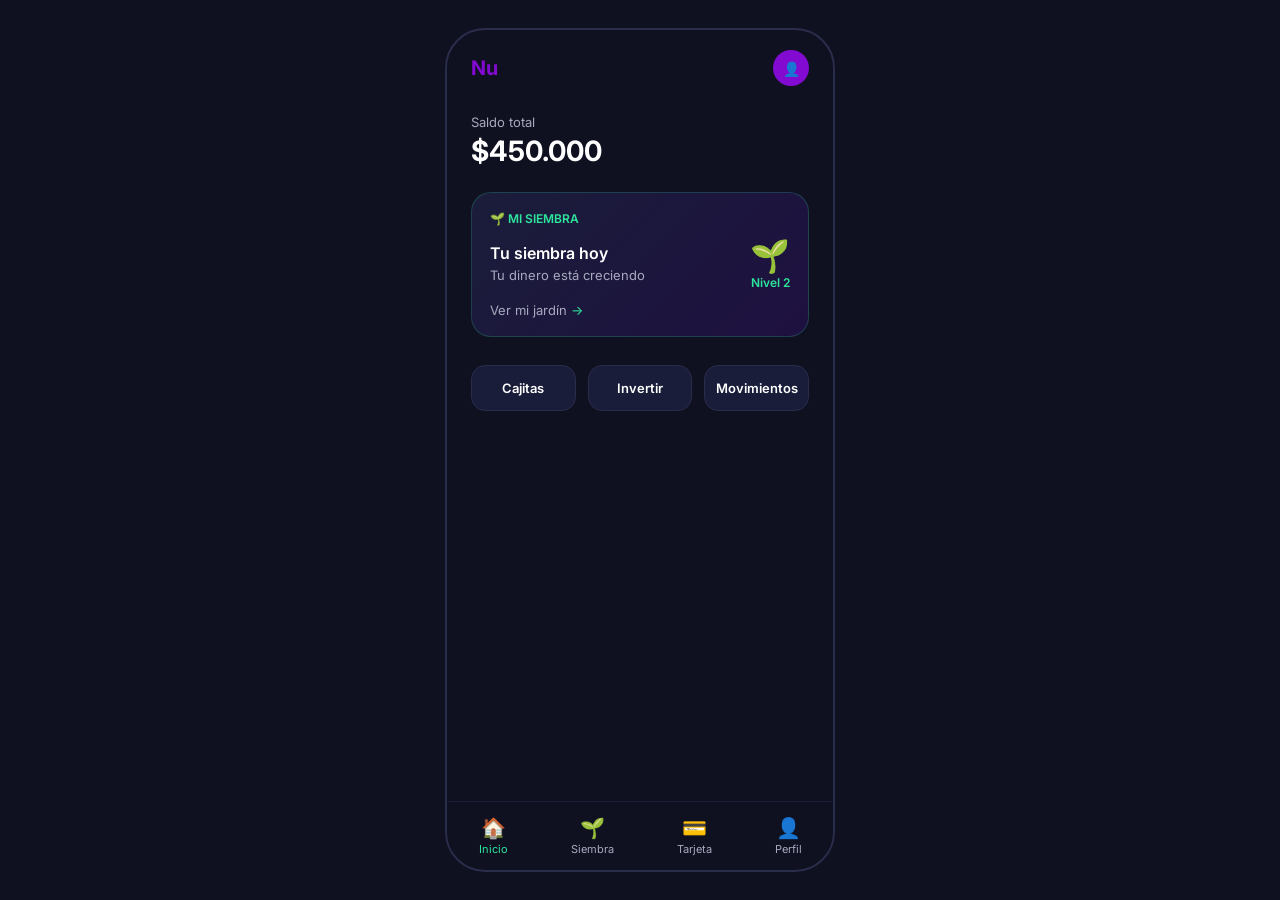
==== index.html @ fff840f9 "rename: prototipo_flor -> index" ====
<!DOCTYPE html>
<html lang="es">
<head>
<meta charset="UTF-8">
<meta name="viewport" content="width=device-width, initial-scale=1.0, maximum-scale=1.0">
<title>Mi Siembra – Nu Prototype</title>
<link href="https://fonts.googleapis.com/css2?family=Inter:wght@400;600;700&display=swap" rel="stylesheet">
<style>
  * { margin: 0; padding: 0; box-sizing: border-box; }

  body {
    background: #0F1020;
    font-family: 'Inter', sans-serif;
    color: #fff;
    display: flex;
    justify-content: center;
    align-items: center;
    min-height: 100vh;
  }

  /* Phone frame */
  .phone {
    width: 390px;
    min-height: 844px;
    background: #0F1020;
    border-radius: 40px;
    border: 2px solid #2a2d4a;
    overflow: hidden;
    position: relative;
    display: flex;
    flex-direction: column;
  }

  /* Header */
  .header {
    display: flex;
    justify-content: space-between;
    align-items: center;
    padding: 20px 24px 12px;
  }
  .header-logo { font-size: 20px; font-weight: 700; color: #820AD1; }
  .header-avatar {
    width: 36px; height: 36px;
    background: #820AD1;
    border-radius: 50%;
    display: flex; align-items: center; justify-content: center;
    font-size: 14px;
  }

  /* Screen container */
  .screen { display: none; flex: 1; flex-direction: column; animation: fadeIn 0.3s ease; }
  .screen.active { display: flex; }
  @keyframes fadeIn { from { opacity: 0; transform: translateY(8px); } to { opacity: 1; transform: translateY(0); } }

  /* Back button */
  .back-btn {
    background: none; border: none; color: #A7A9BE;
    font-size: 16px; cursor: pointer; padding: 0 24px 8px;
    text-align: left;
  }
  .back-btn:hover { color: #fff; }

  /* ── SCREEN 1: HOME ── */
  .balance-section { padding: 16px 24px; }
  .balance-label { font-size: 13px; color: #A7A9BE; }
  .balance-amount { font-size: 28px; font-weight: 700; margin-top: 4px; }

  .siembra-card {
    margin: 8px 24px;
    background: linear-gradient(135deg, #1a1d3a, #1e1040);
    border: 1px solid #2EE59D33;
    border-radius: 20px;
    padding: 18px;
    cursor: pointer;
    transition: transform 0.2s, box-shadow 0.2s;
  }
  .siembra-card:hover { transform: translateY(-2px); box-shadow: 0 8px 24px #2EE59D22; }
  .card-row { display: flex; justify-content: space-between; align-items: center; }
  .card-tag { font-size: 12px; color: #2EE59D; font-weight: 600; margin-bottom: 10px; }
  .card-title { font-size: 16px; font-weight: 600; }
  .card-sub { font-size: 13px; color: #A7A9BE; margin-top: 4px; }
  .card-level { font-size: 12px; color: #2EE59D; font-weight: 600; }
  .card-cta { font-size: 13px; color: #A7A9BE; margin-top: 12px; }
  .card-cta span { color: #2EE59D; }

  .mini-flower { font-size: 32px; }

  .actions-row {
    display: flex; gap: 12px;
    padding: 20px 24px 0;
  }
  .action-btn {
    flex: 1; padding: 14px 0;
    background: #1a1d3a;
    border: 1px solid #2a2d4a;
    border-radius: 14px;
    color: #fff; font-size: 13px; font-weight: 600;
    cursor: pointer; text-align: center;
    transition: background 0.2s;
  }
  .action-btn:hover { background: #820AD122; border-color: #820AD1; }

  /* ── SCREEN 2: MI SIEMBRA ── */
  .siembra-title { padding: 0 24px 16px; font-size: 20px; font-weight: 700; }

  .flower-center {
    display: flex; flex-direction: column; align-items: center;
    padding: 16px 24px;
  }
  .flower-big {
    font-size: 90px;
    filter: drop-shadow(0 0 20px #2EE59D88);
    animation: pulse 3s ease-in-out infinite;
    transition: all 0.6s ease;
    cursor: pointer;
  }
  @keyframes pulse {
    0%, 100% { transform: scale(1); }
    50% { transform: scale(1.06); }
  }
  .flower-level { font-size: 14px; color: #2EE59D; font-weight: 600; margin-top: 8px; }
  .flower-msg { font-size: 15px; color: #A7A9BE; margin-top: 6px; text-align: center; }

  .progress-wrap { width: 100%; padding: 16px 24px; }
  .progress-label { display: flex; justify-content: space-between; font-size: 12px; color: #A7A9BE; margin-bottom: 8px; }
  .progress-bar { width: 100%; height: 8px; background: #1a1d3a; border-radius: 8px; overflow: hidden; }
  .progress-fill {
    height: 100%; background: linear-gradient(90deg, #2EE59D, #820AD1);
    border-radius: 8px; transition: width 0.8s ease;
  }

  .siembra-actions { display: flex; gap: 12px; padding: 0 24px 16px; }
  .btn-primary {
    flex: 1; padding: 15px;
    background: linear-gradient(135deg, #2EE59D, #1bc47d);
    border: none; border-radius: 14px;
    color: #0F1020; font-size: 15px; font-weight: 700;
    cursor: pointer; transition: transform 0.15s, box-shadow 0.15s;
  }
  .btn-primary:hover { transform: scale(1.02); box-shadow: 0 6px 20px #2EE59D55; }
  .btn-secondary {
    flex: 1; padding: 15px;
    background: #1a1d3a; border: 1px solid #2a2d4a;
    border-radius: 14px; color: #fff;
    font-size: 15px; font-weight: 600;
    cursor: pointer;
  }
  .btn-secondary:hover { border-color: #820AD1; }

  /* State tabs */
  .tabs-row {
    display: flex; border-bottom: 1px solid #1a1d3a;
    margin: 0 24px 16px;
  }
  .tab {
    flex: 1; padding: 10px 0; text-align: center;
    font-size: 12px; color: #A7A9BE;
    cursor: pointer; border-bottom: 2px solid transparent;
    transition: all 0.2s;
  }
  .tab.active {
    color: #2EE59D; border-bottom-color: #2EE59D;
  }

  /* Retos */
  .section-label { padding: 8px 24px 6px; font-size: 13px; color: #A7A9BE; font-weight: 600; }
  .reto-item {
    display: flex; align-items: center; gap: 10px;
    padding: 10px 24px;
  }
  .reto-check {
    width: 20px; height: 20px; border-radius: 50%;
    display: flex; align-items: center; justify-content: center;
    font-size: 11px; flex-shrink: 0;
  }
  .reto-check.done { background: #2EE59D; color: #0F1020; }
  .reto-check.pending { border: 2px solid #2a2d4a; }
  .reto-text { font-size: 14px; color: #A7A9BE; }

  /* ── SCREEN 3: SEMBRAR ── */
  .sembrar-title { padding: 0 24px 16px; font-size: 20px; font-weight: 700; }
  .input-group { padding: 0 24px 16px; }
  .input-label { font-size: 13px; color: #A7A9BE; margin-bottom: 8px; }
  .monto-input {
    width: 100%;
    background: #1a1d3a; border: 1px solid #2a2d4a;
    border-radius: 14px; padding: 16px;
    color: #fff; font-size: 24px; font-weight: 700;
    outline: none; font-family: 'Inter', sans-serif;
  }
  .monto-input:focus { border-color: #2EE59D; }
  .destino-opts { display: flex; flex-direction: column; gap: 8px; padding: 0 24px 16px; }
  .destino-opt {
    display: flex; align-items: center; gap: 12px;
    padding: 14px; background: #1a1d3a; border: 1px solid #2a2d4a;
    border-radius: 14px; cursor: pointer; font-size: 14px;
    transition: border-color 0.2s;
  }
  .destino-opt.selected { border-color: #2EE59D; }
  .opt-radio {
    width: 18px; height: 18px; border-radius: 50%;
    border: 2px solid #2a2d4a; flex-shrink: 0; display: flex;
    align-items: center; justify-content: center;
  }
  .opt-radio.on { border-color: #2EE59D; }
  .opt-radio.on::after { content: ''; width: 8px; height: 8px; background: #2EE59D; border-radius: 50%; }
  .preview-box {
    margin: 0 24px 16px;
    padding: 14px; background: #2EE59D11; border: 1px solid #2EE59D44;
    border-radius: 14px; font-size: 14px; color: #2EE59D; text-align: center;
  }

  /* ── SCREEN 4: FEEDBACK ── */
  .feedback-screen {
    flex: 1; display: flex; flex-direction: column;
    align-items: center; justify-content: center;
    padding: 32px 24px; text-align: center;
    background: radial-gradient(ellipse at center, #2EE59D11 0%, transparent 70%);
  }
  .feedback-emoji { font-size: 80px; animation: grow 0.8s ease; }
  @keyframes grow { from { transform: scale(0); opacity: 0; } to { transform: scale(1); opacity: 1; } }
  .feedback-title { font-size: 24px; font-weight: 700; margin: 16px 0 8px; }
  .feedback-sub { font-size: 15px; color: #A7A9BE; margin-bottom: 32px; }
  .particles {
    position: absolute; top: 0; left: 0; width: 100%; height: 100%;
    pointer-events: none; overflow: hidden;
  }
  .particle {
    position: absolute; width: 8px; height: 8px;
    border-radius: 50%; background: #2EE59D;
    animation: float-up 1.5s ease-out forwards;
  }
  @keyframes float-up {
    0% { transform: translateY(0) scale(1); opacity: 1; }
    100% { transform: translateY(-200px) scale(0); opacity: 0; }
  }

  /* Nav bar */
  .nav-bar {
    display: flex; justify-content: space-around;
    padding: 14px 0; border-top: 1px solid #1a1d3a;
    margin-top: auto;
  }
  .nav-item { font-size: 11px; color: #A7A9BE; text-align: center; cursor: pointer; }
  .nav-item.active { color: #2EE59D; }
  .nav-icon { font-size: 20px; margin-bottom: 2px; }
</style>
</head>
<body>
<div class="phone">
  <div class="header">
    <span class="header-logo">Nu</span>
    <div class="header-avatar">👤</div>
  </div>

  <!-- SCREEN 1: HOME -->
  <div class="screen active" id="s-home">
    <div class="balance-section">
      <div class="balance-label">Saldo total</div>
      <div class="balance-amount">$450.000</div>
    </div>
    <div class="siembra-card" onclick="goTo('s-siembra')">
      <div class="card-tag">🌱 MI SIEMBRA</div>
      <div class="card-row">
        <div>
          <div class="card-title">Tu siembra hoy</div>
          <div class="card-sub">Tu dinero está creciendo</div>
        </div>
        <div style="text-align:right">
          <div class="mini-flower" id="mini-flower">🌱</div>
          <div class="card-level">Nivel 2</div>
        </div>
      </div>
      <div class="card-cta">Ver mi jardín <span>→</span></div>
    </div>
    <div class="actions-row">
      <div class="action-btn">Cajitas</div>
      <div class="action-btn">Invertir</div>
      <div class="action-btn">Movimientos</div>
    </div>
  </div>

  <!-- SCREEN 2: MI SIEMBRA -->
  <div class="screen" id="s-siembra">
    <button class="back-btn" onclick="goTo('s-home')">← Mi Siembra</button>
    <div class="flower-center">
      <div class="flower-big" id="flower-main">🌱</div>
      <div class="flower-level" id="flower-level-label">Nivel 2 — Brote</div>
      <div class="flower-msg" id="flower-msg">Tu dinero empezó a crecer</div>
    </div>
    <div class="progress-wrap">
      <div class="progress-label">
        <span>Progreso</span>
        <span id="progress-pct">60% → Próximo: Planta</span>
      </div>
      <div class="progress-bar">
        <div class="progress-fill" id="progress-fill" style="width:60%"></div>
      </div>
    </div>
    <div class="tabs-row" id="tabs-row">
      <div class="tab" onclick="setFlower(0)">🌰 Semilla</div>
      <div class="tab active" onclick="setFlower(1)">🌱 Brote</div>
      <div class="tab" onclick="setFlower(2)">🌿 Planta</div>
      <div class="tab" onclick="setFlower(3)">🌸 Flor</div>
    </div>
    <div class="siembra-actions">
      <button class="btn-primary" onclick="goTo('s-sembrar')">+ Sembrar dinero</button>
      <button class="btn-secondary" onclick="goTo('s-siembra')">Ver detalles</button>
    </div>
    <div class="section-label">Retos Monu</div>
    <div class="reto-item">
      <div class="reto-check done">✓</div>
      <div class="reto-text">Primera siembra ($50.000)</div>
    </div>
    <div class="reto-item">
      <div class="reto-check pending"></div>
      <div class="reto-text">Mantener siembra 7 días</div>
    </div>
  </div>

  <!-- SCREEN 3: SEMBRAR -->
  <div class="screen" id="s-sembrar">
    <button class="back-btn" onclick="goTo('s-siembra')">← Sembrar dinero</button>
    <div class="sembrar-title">¿Cuánto quieres sembrar?</div>
    <div class="input-group">
      <div class="input-label">Monto</div>
      <input class="monto-input" type="text" placeholder="$0" id="monto-input" oninput="updatePreview()">
    </div>
    <div class="input-group">
      <div class="input-label">Destino</div>
    </div>
    <div class="destino-opts">
      <div class="destino-opt selected" onclick="selectDest(this)">
        <div class="opt-radio on"></div> Cajita "Viaje"
      </div>
      <div class="destino-opt" onclick="selectDest(this)">
        <div class="opt-radio"></div> Inversión guiada
      </div>
    </div>
    <div class="preview-box" id="preview-box">
      Tu flor crecerá al siguiente nivel 🌱→🌿
    </div>
    <div style="padding: 0 24px;">
      <button class="btn-primary" style="width:100%" onclick="sembrar()">Sembrar ahora</button>
    </div>
  </div>

  <!-- SCREEN 4: FEEDBACK -->
  <div class="screen" id="s-feedback">
    <div class="feedback-screen" style="position:relative">
      <div class="particles" id="particles"></div>
      <div class="feedback-emoji">🌿</div>
      <div class="feedback-title">¡Tu siembra creció!</div>
      <div class="feedback-sub">Estás más cerca de tu primera flor 🌸</div>
      <button class="btn-primary" onclick="goTo('s-siembra')">Ver mi jardín</button>
    </div>
  </div>

  <div class="nav-bar">
    <div class="nav-item active" onclick="goTo('s-home')">
      <div class="nav-icon">🏠</div>Inicio
    </div>
    <div class="nav-item" onclick="goTo('s-siembra')">
      <div class="nav-icon">🌱</div>Siembra
    </div>
    <div class="nav-item">
      <div class="nav-icon">💳</div>Tarjeta
    </div>
    <div class="nav-item">
      <div class="nav-icon">👤</div>Perfil
    </div>
  </div>
</div>

<script>
  const flowers = [
    { emoji:'🌰', level:'Nivel 1 — Semilla', msg:'Tu dinero está listo para crecer', pct:15, next:'Próximo: Brote', mini:'🌰' },
    { emoji:'🌱', level:'Nivel 2 — Brote',   msg:'Tu dinero empezó a crecer',        pct:40, next:'Próximo: Planta', mini:'🌱' },
    { emoji:'🌿', level:'Nivel 3 — Planta',  msg:'Vas muy bien. Sigue cultivando',   pct:70, next:'Próximo: Flor', mini:'🌿' },
    { emoji:'🌸', level:'Nivel 4 — Flor',    msg:'¡Tu siembra florece! 🎉',          pct:100, next:'¡Meta cumplida!', mini:'🌸' },
  ];
  let currentState = 1;

  function setFlower(i) {
    currentState = i;
    const f = flowers[i];
    document.getElementById('flower-main').textContent = f.emoji;
    document.getElementById('flower-level-label').textContent = f.level;
    document.getElementById('flower-msg').textContent = f.msg;
    document.getElementById('progress-fill').style.width = f.pct + '%';
    document.getElementById('progress-pct').textContent = f.pct + '% → ' + f.next;
    document.getElementById('mini-flower').textContent = f.mini;

    const glow = i === 3 ? '0 0 30px #2EE59D' : '0 0 20px #2EE59D88';
    document.getElementById('flower-main').style.filter = 'drop-shadow(' + glow + ')';

    document.querySelectorAll('.tab').forEach((c,j) => {
      c.classList.toggle('active', j === i);
    });
  }

  function goTo(id) {
    document.querySelectorAll('.screen').forEach(s => s.classList.remove('active'));
    document.getElementById(id).classList.add('active');
    if (id === 's-feedback') spawnParticles();
  }

  function selectDest(el) {
    document.querySelectorAll('.destino-opt').forEach(d => {
      d.classList.remove('selected');
      d.querySelector('.opt-radio').classList.remove('on');
    });
    el.classList.add('selected');
    el.querySelector('.opt-radio').classList.add('on');
  }

  function updatePreview() {
    const v = document.getElementById('monto-input').value;
    const box = document.getElementById('preview-box');
    if (v && parseInt(v.replace(/\D/g,'')) > 0) {
      box.textContent = '🌱 Tu flor crecerá al siguiente nivel';
    } else {
      box.textContent = 'Tu flor crecerá al siguiente nivel 🌱→🌿';
    }
  }

  function sembrar() {
    if (currentState < 3) setFlower(currentState + 1);
    goTo('s-feedback');
  }

  function spawnParticles() {
    const container = document.getElementById('particles');
    container.innerHTML = '';
    for (let i = 0; i < 12; i++) {
      const p = document.createElement('div');
      p.className = 'particle';
      p.style.left = Math.random() * 100 + '%';
      p.style.top = (50 + Math.random() * 30) + '%';
      p.style.animationDelay = Math.random() * 0.8 + 's';
      p.style.background = Math.random() > 0.5 ? '#2EE59D' : '#820AD1';
      container.appendChild(p);
    }
  }
</script>
</body>
</html>
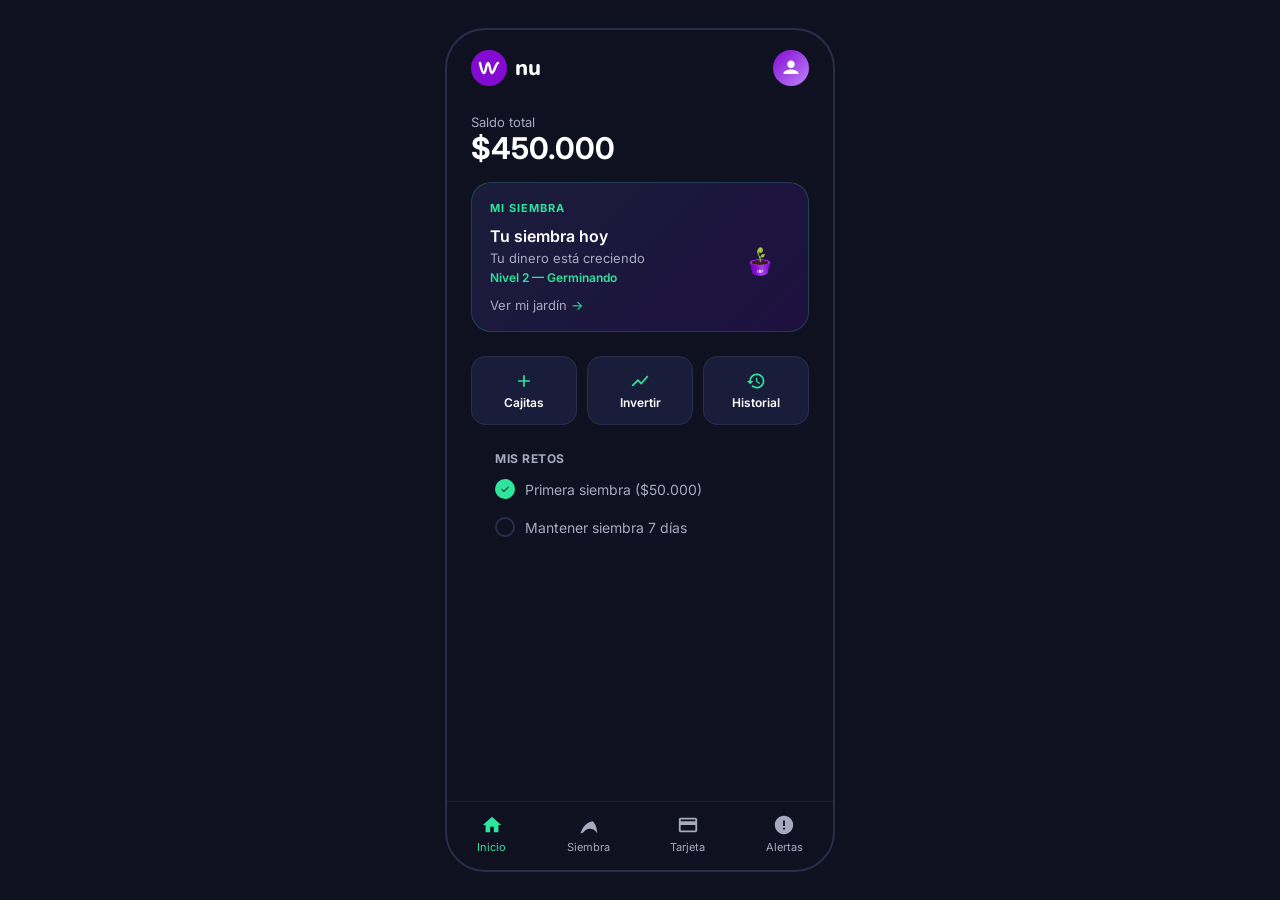
==== commit 81f1dbce: "feat: flor real + iconos SVG + pantallas completas + logo nu" ====
--- a/index.html
+++ b/index.html
@@ -2,255 +2,26 @@
 <html lang="es">
 <head>
 <meta charset="UTF-8">
-<meta name="viewport" content="width=device-width, initial-scale=1.0, maximum-scale=1.0">
-<title>Mi Siembra – Nu Prototype</title>
-<link href="https://fonts.googleapis.com/css2?family=Inter:wght@400;600;700&display=swap" rel="stylesheet">
-<style>
-  * { margin: 0; padding: 0; box-sizing: border-box; }
-
-  body {
-    background: #0F1020;
-    font-family: 'Inter', sans-serif;
-    color: #fff;
-    display: flex;
-    justify-content: center;
-    align-items: center;
-    min-height: 100vh;
-  }
-
-  /* Phone frame */
-  .phone {
-    width: 390px;
-    min-height: 844px;
-    background: #0F1020;
-    border-radius: 40px;
-    border: 2px solid #2a2d4a;
-    overflow: hidden;
-    position: relative;
-    display: flex;
-    flex-direction: column;
-  }
-
-  /* Header */
-  .header {
-    display: flex;
-    justify-content: space-between;
-    align-items: center;
-    padding: 20px 24px 12px;
-  }
-  .header-logo { font-size: 20px; font-weight: 700; color: #820AD1; }
-  .header-avatar {
-    width: 36px; height: 36px;
-    background: #820AD1;
-    border-radius: 50%;
-    display: flex; align-items: center; justify-content: center;
-    font-size: 14px;
-  }
-
-  /* Screen container */
-  .screen { display: none; flex: 1; flex-direction: column; animation: fadeIn 0.3s ease; }
-  .screen.active { display: flex; }
-  @keyframes fadeIn { from { opacity: 0; transform: translateY(8px); } to { opacity: 1; transform: translateY(0); } }
-
-  /* Back button */
-  .back-btn {
-    background: none; border: none; color: #A7A9BE;
-    font-size: 16px; cursor: pointer; padding: 0 24px 8px;
-    text-align: left;
-  }
-  .back-btn:hover { color: #fff; }
-
-  /* ── SCREEN 1: HOME ── */
-  .balance-section { padding: 16px 24px; }
-  .balance-label { font-size: 13px; color: #A7A9BE; }
-  .balance-amount { font-size: 28px; font-weight: 700; margin-top: 4px; }
-
-  .siembra-card {
-    margin: 8px 24px;
-    background: linear-gradient(135deg, #1a1d3a, #1e1040);
-    border: 1px solid #2EE59D33;
-    border-radius: 20px;
-    padding: 18px;
-    cursor: pointer;
-    transition: transform 0.2s, box-shadow 0.2s;
-  }
-  .siembra-card:hover { transform: translateY(-2px); box-shadow: 0 8px 24px #2EE59D22; }
-  .card-row { display: flex; justify-content: space-between; align-items: center; }
-  .card-tag { font-size: 12px; color: #2EE59D; font-weight: 600; margin-bottom: 10px; }
-  .card-title { font-size: 16px; font-weight: 600; }
-  .card-sub { font-size: 13px; color: #A7A9BE; margin-top: 4px; }
-  .card-level { font-size: 12px; color: #2EE59D; font-weight: 600; }
-  .card-cta { font-size: 13px; color: #A7A9BE; margin-top: 12px; }
-  .card-cta span { color: #2EE59D; }
-
-  .mini-flower { font-size: 32px; }
-
-  .actions-row {
-    display: flex; gap: 12px;
-    padding: 20px 24px 0;
-  }
-  .action-btn {
-    flex: 1; padding: 14px 0;
-    background: #1a1d3a;
-    border: 1px solid #2a2d4a;
-    border-radius: 14px;
-    color: #fff; font-size: 13px; font-weight: 600;
-    cursor: pointer; text-align: center;
-    transition: background 0.2s;
-  }
-  .action-btn:hover { background: #820AD122; border-color: #820AD1; }
-
-  /* ── SCREEN 2: MI SIEMBRA ── */
-  .siembra-title { padding: 0 24px 16px; font-size: 20px; font-weight: 700; }
-
-  .flower-center {
-    display: flex; flex-direction: column; align-items: center;
-    padding: 16px 24px;
-  }
-  .flower-big {
-    font-size: 90px;
-    filter: drop-shadow(0 0 20px #2EE59D88);
-    animation: pulse 3s ease-in-out infinite;
-    transition: all 0.6s ease;
-    cursor: pointer;
-  }
-  @keyframes pulse {
-    0%, 100% { transform: scale(1); }
-    50% { transform: scale(1.06); }
-  }
-  .flower-level { font-size: 14px; color: #2EE59D; font-weight: 600; margin-top: 8px; }
-  .flower-msg { font-size: 15px; color: #A7A9BE; margin-top: 6px; text-align: center; }
-
-  .progress-wrap { width: 100%; padding: 16px 24px; }
-  .progress-label { display: flex; justify-content: space-between; font-size: 12px; color: #A7A9BE; margin-bottom: 8px; }
-  .progress-bar { width: 100%; height: 8px; background: #1a1d3a; border-radius: 8px; overflow: hidden; }
-  .progress-fill {
-    height: 100%; background: linear-gradient(90deg, #2EE59D, #820AD1);
-    border-radius: 8px; transition: width 0.8s ease;
-  }
-
-  .siembra-actions { display: flex; gap: 12px; padding: 0 24px 16px; }
-  .btn-primary {
-    flex: 1; padding: 15px;
-    background: linear-gradient(135deg, #2EE59D, #1bc47d);
-    border: none; border-radius: 14px;
-    color: #0F1020; font-size: 15px; font-weight: 700;
-    cursor: pointer; transition: transform 0.15s, box-shadow 0.15s;
-  }
-  .btn-primary:hover { transform: scale(1.02); box-shadow: 0 6px 20px #2EE59D55; }
-  .btn-secondary {
-    flex: 1; padding: 15px;
-    background: #1a1d3a; border: 1px solid #2a2d4a;
-    border-radius: 14px; color: #fff;
-    font-size: 15px; font-weight: 600;
-    cursor: pointer;
-  }
-  .btn-secondary:hover { border-color: #820AD1; }
-
-  /* State tabs */
-  .tabs-row {
-    display: flex; border-bottom: 1px solid #1a1d3a;
-    margin: 0 24px 16px;
-  }
-  .tab {
-    flex: 1; padding: 10px 0; text-align: center;
-    font-size: 12px; color: #A7A9BE;
-    cursor: pointer; border-bottom: 2px solid transparent;
-    transition: all 0.2s;
-  }
-  .tab.active {
-    color: #2EE59D; border-bottom-color: #2EE59D;
-  }
-
-  /* Retos */
-  .section-label { padding: 8px 24px 6px; font-size: 13px; color: #A7A9BE; font-weight: 600; }
-  .reto-item {
-    display: flex; align-items: center; gap: 10px;
-    padding: 10px 24px;
-  }
-  .reto-check {
-    width: 20px; height: 20px; border-radius: 50%;
-    display: flex; align-items: center; justify-content: center;
-    font-size: 11px; flex-shrink: 0;
-  }
-  .reto-check.done { background: #2EE59D; color: #0F1020; }
-  .reto-check.pending { border: 2px solid #2a2d4a; }
-  .reto-text { font-size: 14px; color: #A7A9BE; }
-
-  /* ── SCREEN 3: SEMBRAR ── */
-  .sembrar-title { padding: 0 24px 16px; font-size: 20px; font-weight: 700; }
-  .input-group { padding: 0 24px 16px; }
-  .input-label { font-size: 13px; color: #A7A9BE; margin-bottom: 8px; }
-  .monto-input {
-    width: 100%;
-    background: #1a1d3a; border: 1px solid #2a2d4a;
-    border-radius: 14px; padding: 16px;
-    color: #fff; font-size: 24px; font-weight: 700;
-    outline: none; font-family: 'Inter', sans-serif;
-  }
-  .monto-input:focus { border-color: #2EE59D; }
-  .destino-opts { display: flex; flex-direction: column; gap: 8px; padding: 0 24px 16px; }
-  .destino-opt {
-    display: flex; align-items: center; gap: 12px;
-    padding: 14px; background: #1a1d3a; border: 1px solid #2a2d4a;
-    border-radius: 14px; cursor: pointer; font-size: 14px;
-    transition: border-color 0.2s;
-  }
-  .destino-opt.selected { border-color: #2EE59D; }
-  .opt-radio {
-    width: 18px; height: 18px; border-radius: 50%;
-    border: 2px solid #2a2d4a; flex-shrink: 0; display: flex;
-    align-items: center; justify-content: center;
-  }
-  .opt-radio.on { border-color: #2EE59D; }
-  .opt-radio.on::after { content: ''; width: 8px; height: 8px; background: #2EE59D; border-radius: 50%; }
-  .preview-box {
-    margin: 0 24px 16px;
-    padding: 14px; background: #2EE59D11; border: 1px solid #2EE59D44;
-    border-radius: 14px; font-size: 14px; color: #2EE59D; text-align: center;
-  }
-
-  /* ── SCREEN 4: FEEDBACK ── */
-  .feedback-screen {
-    flex: 1; display: flex; flex-direction: column;
-    align-items: center; justify-content: center;
-    padding: 32px 24px; text-align: center;
-    background: radial-gradient(ellipse at center, #2EE59D11 0%, transparent 70%);
-  }
-  .feedback-emoji { font-size: 80px; animation: grow 0.8s ease; }
-  @keyframes grow { from { transform: scale(0); opacity: 0; } to { transform: scale(1); opacity: 1; } }
-  .feedback-title { font-size: 24px; font-weight: 700; margin: 16px 0 8px; }
-  .feedback-sub { font-size: 15px; color: #A7A9BE; margin-bottom: 32px; }
-  .particles {
-    position: absolute; top: 0; left: 0; width: 100%; height: 100%;
-    pointer-events: none; overflow: hidden;
-  }
-  .particle {
-    position: absolute; width: 8px; height: 8px;
-    border-radius: 50%; background: #2EE59D;
-    animation: float-up 1.5s ease-out forwards;
-  }
-  @keyframes float-up {
-    0% { transform: translateY(0) scale(1); opacity: 1; }
-    100% { transform: translateY(-200px) scale(0); opacity: 0; }
-  }
-
-  /* Nav bar */
-  .nav-bar {
-    display: flex; justify-content: space-around;
-    padding: 14px 0; border-top: 1px solid #1a1d3a;
-    margin-top: auto;
-  }
-  .nav-item { font-size: 11px; color: #A7A9BE; text-align: center; cursor: pointer; }
-  .nav-item.active { color: #2EE59D; }
-  .nav-icon { font-size: 20px; margin-bottom: 2px; }
-</style>
+<meta name="viewport" content="width=device-width,initial-scale=1.0,maximum-scale=1.0">
+<title>Mi Siembra – Nu</title>
+<link rel="stylesheet" href="style.css">
 </head>
 <body>
 <div class="phone">
+
+  <!-- HEADER -->
   <div class="header">
-    <span class="header-logo">Nu</span>
-    <div class="header-avatar">👤</div>
+    <div class="nu-logo">
+      <div class="nu-logo-pot">
+        <svg viewBox="0 0 44 28" fill="none" xmlns="http://www.w3.org/2000/svg">
+          <path d="M4 4C4 4 8 24 12 24C16 24 16 4 20 4C24 4 24 24 28 24C32 24 36 4 40 4" stroke="white" stroke-width="5" stroke-linecap="round" stroke-linejoin="round" fill="none"/>
+        </svg>
+      </div>
+      <span class="nu-logo-text">nu</span>
+    </div>
+    <div class="avatar">
+      <svg width="18" height="18" viewBox="0 0 24 24" fill="white"><path d="M12 12c2.7 0 5-2.3 5-5s-2.3-5-5-5-5 2.3-5 5 2.3 5 5 5zm0 2c-3.3 0-10 1.7-10 5v1h20v-1c0-3.3-6.7-5-10-5z"/></svg>
+    </div>
   </div>
 
   <!-- SCREEN 1: HOME -->
@@ -260,52 +31,72 @@
       <div class="balance-amount">$450.000</div>
     </div>
     <div class="siembra-card" onclick="goTo('s-siembra')">
-      <div class="card-tag">🌱 MI SIEMBRA</div>
+      <div class="card-tag">Mi Siembra</div>
       <div class="card-row">
         <div>
           <div class="card-title">Tu siembra hoy</div>
           <div class="card-sub">Tu dinero está creciendo</div>
+          <div class="card-level" id="home-level">Nivel 2 — Germinando</div>
         </div>
-        <div style="text-align:right">
-          <div class="mini-flower" id="mini-flower">🌱</div>
-          <div class="card-level">Nivel 2</div>
-        </div>
+        <img class="mini-flower-img" id="mini-flower" src="flores/germinando.png" alt="flor">
       </div>
       <div class="card-cta">Ver mi jardín <span>→</span></div>
     </div>
     <div class="actions-row">
-      <div class="action-btn">Cajitas</div>
-      <div class="action-btn">Invertir</div>
-      <div class="action-btn">Movimientos</div>
+      <button class="action-btn" onclick="goTo('s-sembrar')">
+        <svg width="20" height="20" viewBox="0 0 24 24" fill="#2EE59D"><path d="M19 13h-6v6h-2v-6H5v-2h6V5h2v6h6v2z"/></svg>
+        Cajitas
+      </button>
+      <button class="action-btn" onclick="goTo('s-sembrar')">
+        <svg width="20" height="20" viewBox="0 0 24 24" fill="#2EE59D"><path d="M3.5 18.5l6-6 4 4L22 6.92 20.59 5.5l-7.09 8-4-4L2 17l1.5 1.5z"/></svg>
+        Invertir
+      </button>
+      <button class="action-btn">
+        <svg width="20" height="20" viewBox="0 0 24 24" fill="#2EE59D"><path d="M13 3c-4.97 0-9 4.03-9 9H1l3.89 3.89.07.14L9 12H6c0-3.87 3.13-7 7-7s7 3.13 7 7-3.13 7-7 7c-1.93 0-3.68-.79-4.94-2.06l-1.42 1.42C8.27 19.99 10.51 21 13 21c4.97 0 9-4.03 9-9s-4.03-9-9-9zm-1 5v5l4.28 2.54.72-1.21-3.5-2.08V8H12z"/></svg>
+        Historial
+      </button>
+    </div>
+    <div style="padding:20px 24px 0;">
+      <div class="section-label">Mis retos</div>
+      <div class="reto-item">
+        <div class="reto-check done">✓</div>
+        <div class="reto-text">Primera siembra ($50.000)</div>
+      </div>
+      <div class="reto-item">
+        <div class="reto-check pending"></div>
+        <div class="reto-text">Mantener siembra 7 días</div>
+      </div>
     </div>
   </div>
 
   <!-- SCREEN 2: MI SIEMBRA -->
   <div class="screen" id="s-siembra">
-    <button class="back-btn" onclick="goTo('s-home')">← Mi Siembra</button>
+    <button class="back-btn" onclick="goTo('s-home')">
+      <svg width="18" height="18" viewBox="0 0 24 24" fill="#A7A9BE"><path d="M20 11H7.83l5.59-5.59L12 4l-8 8 8 8 1.41-1.41L7.83 13H20v-2z"/></svg>
+      Mi Siembra
+    </button>
     <div class="flower-center">
-      <div class="flower-big" id="flower-main">🌱</div>
-      <div class="flower-level" id="flower-level-label">Nivel 2 — Brote</div>
+      <img class="flower-img" id="flower-main" src="flores/germinando.png" alt="flor">
+      <div class="flower-level" id="flower-level-label">Nivel 2 — Germinando</div>
       <div class="flower-msg" id="flower-msg">Tu dinero empezó a crecer</div>
     </div>
     <div class="progress-wrap">
       <div class="progress-label">
         <span>Progreso</span>
-        <span id="progress-pct">60% → Próximo: Planta</span>
-      </div>
-      <div class="progress-bar">
-        <div class="progress-fill" id="progress-fill" style="width:60%"></div>
-      </div>
-    </div>
-    <div class="tabs-row" id="tabs-row">
-      <div class="tab" onclick="setFlower(0)">🌰 Semilla</div>
-      <div class="tab active" onclick="setFlower(1)">🌱 Brote</div>
-      <div class="tab" onclick="setFlower(2)">🌿 Planta</div>
-      <div class="tab" onclick="setFlower(3)">🌸 Flor</div>
+        <span id="progress-pct">40% → Próximo: Planta</span>
+      </div>
+      <div class="progress-bar"><div class="progress-fill" id="progress-fill" style="width:40%"></div></div>
+    </div>
+    <div class="tabs-row">
+      <div class="tab" onclick="setFlower(0)">Semilla</div>
+      <div class="tab active" onclick="setFlower(1)">Germinando</div>
+      <div class="tab" onclick="setFlower(2)">Planta</div>
+      <div class="tab" onclick="setFlower(3)">Flor</div>
+      <div class="tab" onclick="setFlower(4)">Marchita</div>
     </div>
     <div class="siembra-actions">
-      <button class="btn-primary" onclick="goTo('s-sembrar')">+ Sembrar dinero</button>
-      <button class="btn-secondary" onclick="goTo('s-siembra')">Ver detalles</button>
+      <button class="btn-primary" id="btn-sembrar" onclick="goTo('s-sembrar')">+ Sembrar dinero</button>
+      <button class="btn-secondary" onclick="showLogro()">Ver logros</button>
     </div>
     <div class="section-label">Retos Monu</div>
     <div class="reto-item">
@@ -316,19 +107,24 @@
       <div class="reto-check pending"></div>
       <div class="reto-text">Mantener siembra 7 días</div>
     </div>
+    <div class="reto-item">
+      <div class="reto-check pending"></div>
+      <div class="reto-text">Alcanzar nivel Flor</div>
+    </div>
   </div>
 
   <!-- SCREEN 3: SEMBRAR -->
   <div class="screen" id="s-sembrar">
-    <button class="back-btn" onclick="goTo('s-siembra')">← Sembrar dinero</button>
-    <div class="sembrar-title">¿Cuánto quieres sembrar?</div>
+    <button class="back-btn" onclick="goTo('s-siembra')">
+      <svg width="18" height="18" viewBox="0 0 24 24" fill="#A7A9BE"><path d="M20 11H7.83l5.59-5.59L12 4l-8 8 8 8 1.41-1.41L7.83 13H20v-2z"/></svg>
+      Sembrar dinero
+    </button>
+    <div class="screen-title" style="margin-bottom:16px;">¿Cuánto quieres sembrar?</div>
     <div class="input-group">
       <div class="input-label">Monto</div>
-      <input class="monto-input" type="text" placeholder="$0" id="monto-input" oninput="updatePreview()">
-    </div>
-    <div class="input-group">
-      <div class="input-label">Destino</div>
-    </div>
+      <input class="monto-input" type="number" placeholder="$0" id="monto-input" oninput="updatePreview()">
+    </div>
+    <div class="input-group"><div class="input-label">Destino</div></div>
     <div class="destino-opts">
       <div class="destino-opt selected" onclick="selectDest(this)">
         <div class="opt-radio on"></div> Cajita "Viaje"
@@ -337,111 +133,72 @@
         <div class="opt-radio"></div> Inversión guiada
       </div>
     </div>
-    <div class="preview-box" id="preview-box">
-      Tu flor crecerá al siguiente nivel 🌱→🌿
-    </div>
-    <div style="padding: 0 24px;">
+    <div class="preview-box" id="preview-box">Tu flor crecerá al siguiente nivel</div>
+    <div class="btn-full">
       <button class="btn-primary" style="width:100%" onclick="sembrar()">Sembrar ahora</button>
     </div>
   </div>
 
   <!-- SCREEN 4: FEEDBACK -->
   <div class="screen" id="s-feedback">
-    <div class="feedback-screen" style="position:relative">
+    <div class="feedback-screen">
       <div class="particles" id="particles"></div>
-      <div class="feedback-emoji">🌿</div>
+      <img class="feedback-img" id="feedback-img" src="flores/planta.png" alt="creció">
       <div class="feedback-title">¡Tu siembra creció!</div>
-      <div class="feedback-sub">Estás más cerca de tu primera flor 🌸</div>
+      <div class="feedback-sub" id="feedback-sub">Estás más cerca de tu primera flor</div>
       <button class="btn-primary" onclick="goTo('s-siembra')">Ver mi jardín</button>
     </div>
   </div>
 
+  <!-- SCREEN 5: INACTIVIDAD -->
+  <div class="screen" id="s-inactiva">
+    <button class="back-btn" onclick="goTo('s-home')">
+      <svg width="18" height="18" viewBox="0 0 24 24" fill="#A7A9BE"><path d="M20 11H7.83l5.59-5.59L12 4l-8 8 8 8 1.41-1.41L7.83 13H20v-2z"/></svg>
+      Mi Siembra
+    </button>
+    <div class="inactivity-screen">
+      <img class="warn-img" src="flores/marchita.png" alt="marchita">
+      <div class="warn-title">Tu dinero está quieto…</div>
+      <div class="warn-sub">Muévelo para proteger tu cosecha antes de que se marchite</div>
+      <button class="btn-primary" onclick="goTo('s-sembrar')">Sembrar ahora</button>
+    </div>
+  </div>
+
+  <!-- LOGRO MODAL -->
+  <div class="modal-overlay" id="modal-logro">
+    <div class="modal-box">
+      <img class="modal-badge" src="flores/flor.png" alt="logro">
+      <div class="modal-title">¡Primera Flor Desbloqueada!</div>
+      <div class="modal-sub">Convertiste el miedo en acción 🌸</div>
+      <div class="modal-actions">
+        <button class="btn-secondary" style="flex:1;padding:12px;font-size:14px;" onclick="closeLogro()">Compartir</button>
+        <button class="btn-primary" style="flex:1;padding:12px;font-size:14px;" onclick="closeLogro()">Seguir</button>
+      </div>
+    </div>
+  </div>
+
+  <!-- NAV BAR -->
   <div class="nav-bar">
-    <div class="nav-item active" onclick="goTo('s-home')">
-      <div class="nav-icon">🏠</div>Inicio
-    </div>
-    <div class="nav-item" onclick="goTo('s-siembra')">
-      <div class="nav-icon">🌱</div>Siembra
-    </div>
-    <div class="nav-item">
-      <div class="nav-icon">💳</div>Tarjeta
-    </div>
-    <div class="nav-item">
-      <div class="nav-icon">👤</div>Perfil
-    </div>
-  </div>
+    <div class="nav-item active" id="nav-home" onclick="goTo('s-home');setNav('nav-home')">
+      <svg viewBox="0 0 24 24" fill="currentColor"><path d="M10 20v-6h4v6h5v-8h3L12 3 2 12h3v8z"/></svg>
+      Inicio
+    </div>
+    <div class="nav-item" id="nav-siembra" onclick="goTo('s-siembra');setNav('nav-siembra')">
+      <svg viewBox="0 0 24 24" fill="currentColor"><path d="M17 8C8 10 5.9 16.17 3.82 21c1.15.17 2.36-.24 3.18-1.18 1.68-2 4-3.82 7-3.82 3.53 0 6.5 2.06 8 5 .05-7.53-4.17-13-5-13z"/></svg>
+      Siembra
+    </div>
+    <div class="nav-item" id="nav-card">
+      <svg viewBox="0 0 24 24" fill="currentColor"><path d="M20 4H4c-1.11 0-2 .89-2 2v12c0 1.11.89 2 2 2h16c1.11 0 2-.89 2-2V6c0-1.11-.89-2-2-2zm0 14H4v-6h16v6zm0-10H4V6h16v2z"/></svg>
+      Tarjeta
+    </div>
+    <div class="nav-item" id="nav-warn" onclick="goTo('s-inactiva');setNav('nav-warn')">
+      <svg viewBox="0 0 24 24" fill="currentColor"><path d="M12 2C6.48 2 2 6.48 2 12s4.48 10 10 10 10-4.48 10-10S17.52 2 12 2zm1 15h-2v-2h2v2zm0-4h-2V7h2v6z"/></svg>
+      Alertas
+    </div>
+  </div>
+
 </div>
 
-<script>
-  const flowers = [
-    { emoji:'🌰', level:'Nivel 1 — Semilla', msg:'Tu dinero está listo para crecer', pct:15, next:'Próximo: Brote', mini:'🌰' },
-    { emoji:'🌱', level:'Nivel 2 — Brote',   msg:'Tu dinero empezó a crecer',        pct:40, next:'Próximo: Planta', mini:'🌱' },
-    { emoji:'🌿', level:'Nivel 3 — Planta',  msg:'Vas muy bien. Sigue cultivando',   pct:70, next:'Próximo: Flor', mini:'🌿' },
-    { emoji:'🌸', level:'Nivel 4 — Flor',    msg:'¡Tu siembra florece! 🎉',          pct:100, next:'¡Meta cumplida!', mini:'🌸' },
-  ];
-  let currentState = 1;
-
-  function setFlower(i) {
-    currentState = i;
-    const f = flowers[i];
-    document.getElementById('flower-main').textContent = f.emoji;
-    document.getElementById('flower-level-label').textContent = f.level;
-    document.getElementById('flower-msg').textContent = f.msg;
-    document.getElementById('progress-fill').style.width = f.pct + '%';
-    document.getElementById('progress-pct').textContent = f.pct + '% → ' + f.next;
-    document.getElementById('mini-flower').textContent = f.mini;
-
-    const glow = i === 3 ? '0 0 30px #2EE59D' : '0 0 20px #2EE59D88';
-    document.getElementById('flower-main').style.filter = 'drop-shadow(' + glow + ')';
-
-    document.querySelectorAll('.tab').forEach((c,j) => {
-      c.classList.toggle('active', j === i);
-    });
-  }
-
-  function goTo(id) {
-    document.querySelectorAll('.screen').forEach(s => s.classList.remove('active'));
-    document.getElementById(id).classList.add('active');
-    if (id === 's-feedback') spawnParticles();
-  }
-
-  function selectDest(el) {
-    document.querySelectorAll('.destino-opt').forEach(d => {
-      d.classList.remove('selected');
-      d.querySelector('.opt-radio').classList.remove('on');
-    });
-    el.classList.add('selected');
-    el.querySelector('.opt-radio').classList.add('on');
-  }
-
-  function updatePreview() {
-    const v = document.getElementById('monto-input').value;
-    const box = document.getElementById('preview-box');
-    if (v && parseInt(v.replace(/\D/g,'')) > 0) {
-      box.textContent = '🌱 Tu flor crecerá al siguiente nivel';
-    } else {
-      box.textContent = 'Tu flor crecerá al siguiente nivel 🌱→🌿';
-    }
-  }
-
-  function sembrar() {
-    if (currentState < 3) setFlower(currentState + 1);
-    goTo('s-feedback');
-  }
-
-  function spawnParticles() {
-    const container = document.getElementById('particles');
-    container.innerHTML = '';
-    for (let i = 0; i < 12; i++) {
-      const p = document.createElement('div');
-      p.className = 'particle';
-      p.style.left = Math.random() * 100 + '%';
-      p.style.top = (50 + Math.random() * 30) + '%';
-      p.style.animationDelay = Math.random() * 0.8 + 's';
-      p.style.background = Math.random() > 0.5 ? '#2EE59D' : '#820AD1';
-      container.appendChild(p);
-    }
-  }
-</script>
+<script src="app.js"></script>
 </body>
 </html>
--- a/style.css
+++ b/style.css
@@ -0,0 +1,107 @@
+@import url('https://fonts.googleapis.com/css2?family=Nunito:wght@400;600;700;800&family=Inter:wght@400;500;600;700&display=swap');
+*{margin:0;padding:0;box-sizing:border-box;}
+body{background:#0F1020;font-family:'Inter',sans-serif;color:#fff;display:flex;justify-content:center;align-items:center;min-height:100vh;padding:20px 0;}
+.phone{width:390px;min-height:844px;background:#0F1020;border-radius:40px;border:2px solid #2a2d4a;overflow:hidden;position:relative;display:flex;flex-direction:column;}
+/* Header */
+.header{display:flex;justify-content:space-between;align-items:center;padding:20px 24px 12px;}
+.nu-logo{display:flex;align-items:center;gap:8px;}
+.nu-logo-pot{width:36px;height:36px;background:#820AD1;border-radius:50%;display:flex;align-items:center;justify-content:center;}
+.nu-logo-pot svg{width:22px;height:14px;}
+.nu-logo-text{font-family:'Nunito',sans-serif;font-size:22px;font-weight:800;color:#fff;letter-spacing:-0.5px;}
+.avatar{width:36px;height:36px;background:linear-gradient(135deg,#820AD1,#C084FC);border-radius:50%;display:flex;align-items:center;justify-content:center;}
+/* Screens */
+.screen{display:none;flex:1;flex-direction:column;animation:fadeIn 0.3s ease;}
+.screen.active{display:flex;}
+@keyframes fadeIn{from{opacity:0;transform:translateY(8px)}to{opacity:1;transform:translateY(0)}}
+.back-btn{background:none;border:none;color:#A7A9BE;font-size:15px;cursor:pointer;padding:0 24px 12px;text-align:left;font-family:'Inter',sans-serif;display:flex;align-items:center;gap:6px;}
+.back-btn:hover{color:#fff;}
+/* Home */
+.balance-section{padding:16px 24px 8px;}
+.balance-label{font-size:13px;color:#A7A9BE;}
+.balance-eye{display:flex;align-items:center;gap:8px;margin-top:4px;}
+.balance-amount{font-size:30px;font-weight:700;}
+.siembra-card{margin:8px 24px;background:linear-gradient(135deg,#1a1d3a,#1e1040);border:1px solid #2EE59D33;border-radius:20px;padding:18px;cursor:pointer;transition:transform 0.2s,box-shadow 0.2s;}
+.siembra-card:hover{transform:translateY(-2px);box-shadow:0 8px 24px #2EE59D22;}
+.card-tag{font-size:11px;color:#2EE59D;font-weight:700;letter-spacing:1px;margin-bottom:10px;text-transform:uppercase;}
+.card-row{display:flex;justify-content:space-between;align-items:center;}
+.card-title{font-size:16px;font-weight:600;}
+.card-sub{font-size:13px;color:#A7A9BE;margin-top:4px;}
+.card-level{font-size:12px;color:#2EE59D;font-weight:600;margin-top:4px;}
+.card-cta{font-size:13px;color:#A7A9BE;margin-top:12px;}
+.card-cta span{color:#2EE59D;}
+.mini-flower-img{width:60px;height:60px;object-fit:contain;}
+.actions-row{display:flex;gap:10px;padding:16px 24px 0;}
+.action-btn{flex:1;padding:14px 0;background:#1a1d3a;border:1px solid #2a2d4a;border-radius:14px;color:#fff;font-size:12px;font-weight:600;cursor:pointer;text-align:center;transition:all 0.2s;font-family:'Inter',sans-serif;}
+.action-btn:hover{background:#820AD122;border-color:#820AD1;}
+.action-btn svg{display:block;margin:0 auto 4px;}
+/* Mi Siembra */
+.screen-title{padding:0 24px 4px;font-size:20px;font-weight:700;}
+.flower-center{display:flex;flex-direction:column;align-items:center;padding:8px 24px 0;}
+.flower-img{width:160px;height:160px;object-fit:contain;animation:pulse 3s ease-in-out infinite;transition:all 0.5s ease;}
+@keyframes pulse{0%,100%{transform:scale(1)}50%{transform:scale(1.05)}}
+.flower-level{font-size:13px;color:#2EE59D;font-weight:700;margin-top:8px;letter-spacing:0.5px;}
+.flower-msg{font-size:14px;color:#A7A9BE;margin-top:4px;text-align:center;}
+.progress-wrap{width:100%;padding:12px 24px;}
+.progress-label{display:flex;justify-content:space-between;font-size:12px;color:#A7A9BE;margin-bottom:6px;}
+.progress-bar{width:100%;height:8px;background:#1a1d3a;border-radius:8px;overflow:hidden;}
+.progress-fill{height:100%;background:linear-gradient(90deg,#2EE59D,#820AD1);border-radius:8px;transition:width 0.8s ease;}
+/* Tabs */
+.tabs-row{display:flex;border-bottom:1px solid #1a1d3a;margin:0 24px 12px;}
+.tab{flex:1;padding:9px 0;text-align:center;font-size:11px;font-weight:600;color:#A7A9BE;cursor:pointer;border-bottom:2px solid transparent;transition:all 0.2s;white-space:nowrap;}
+.tab.active{color:#2EE59D;border-bottom-color:#2EE59D;}
+/* Buttons */
+.siembra-actions{display:flex;gap:10px;padding:0 24px 12px;}
+.btn-primary{flex:1;padding:15px;background:linear-gradient(135deg,#2EE59D,#1bc47d);border:none;border-radius:14px;color:#0F1020;font-size:15px;font-weight:700;cursor:pointer;transition:transform 0.15s,box-shadow 0.15s;font-family:'Inter',sans-serif;}
+.btn-primary:hover{transform:scale(1.02);box-shadow:0 6px 20px #2EE59D55;}
+.btn-primary:disabled{background:#1a1d3a;color:#A7A9BE;cursor:not-allowed;transform:none;box-shadow:none;}
+.btn-secondary{flex:1;padding:15px;background:#1a1d3a;border:1px solid #2a2d4a;border-radius:14px;color:#fff;font-size:15px;font-weight:600;cursor:pointer;font-family:'Inter',sans-serif;}
+.btn-secondary:hover{border-color:#820AD1;}
+/* Retos */
+.section-label{padding:6px 24px 4px;font-size:12px;color:#A7A9BE;font-weight:700;letter-spacing:0.5px;text-transform:uppercase;}
+.reto-item{display:flex;align-items:center;gap:10px;padding:9px 24px;}
+.reto-check{width:20px;height:20px;border-radius:50%;display:flex;align-items:center;justify-content:center;font-size:11px;flex-shrink:0;}
+.reto-check.done{background:#2EE59D;color:#0F1020;}
+.reto-check.pending{border:2px solid #2a2d4a;}
+.reto-text{font-size:14px;color:#A7A9BE;}
+/* Sembrar */
+.input-group{padding:0 24px 14px;}
+.input-label{font-size:13px;color:#A7A9BE;margin-bottom:8px;font-weight:500;}
+.monto-input{width:100%;background:#1a1d3a;border:1px solid #2a2d4a;border-radius:14px;padding:16px;color:#fff;font-size:24px;font-weight:700;outline:none;font-family:'Inter',sans-serif;}
+.monto-input:focus{border-color:#2EE59D;}
+.destino-opts{display:flex;flex-direction:column;gap:8px;padding:0 24px 14px;}
+.destino-opt{display:flex;align-items:center;gap:12px;padding:14px;background:#1a1d3a;border:1px solid #2a2d4a;border-radius:14px;cursor:pointer;font-size:14px;transition:border-color 0.2s;}
+.destino-opt.selected{border-color:#2EE59D;}
+.opt-radio{width:18px;height:18px;border-radius:50%;border:2px solid #2a2d4a;flex-shrink:0;display:flex;align-items:center;justify-content:center;transition:border-color 0.2s;}
+.opt-radio.on{border-color:#2EE59D;}
+.opt-radio.on::after{content:'';width:8px;height:8px;background:#2EE59D;border-radius:50%;}
+.preview-box{margin:0 24px 14px;padding:14px;background:#2EE59D11;border:1px solid #2EE59D44;border-radius:14px;font-size:14px;color:#2EE59D;text-align:center;}
+.btn-full{padding:0 24px 14px;}
+/* Feedback */
+.feedback-screen{flex:1;display:flex;flex-direction:column;align-items:center;justify-content:center;padding:32px 24px;text-align:center;position:relative;background:radial-gradient(ellipse at center,#2EE59D11 0%,transparent 70%);}
+.feedback-img{width:150px;height:150px;object-fit:contain;animation:growIn 0.7s cubic-bezier(.175,.885,.32,1.275);}
+@keyframes growIn{from{transform:scale(0);opacity:0}to{transform:scale(1);opacity:1}}
+.feedback-title{font-size:24px;font-weight:700;margin:16px 0 8px;}
+.feedback-sub{font-size:15px;color:#A7A9BE;margin-bottom:28px;}
+.particles{position:absolute;top:0;left:0;width:100%;height:100%;pointer-events:none;overflow:hidden;}
+.particle{position:absolute;width:8px;height:8px;border-radius:50%;animation:floatUp 1.5s ease-out forwards;}
+@keyframes floatUp{0%{transform:translateY(0) scale(1);opacity:1}100%{transform:translateY(-220px) scale(0);opacity:0}}
+/* Inactivity */
+.inactivity-screen{flex:1;display:flex;flex-direction:column;align-items:center;justify-content:center;padding:32px 24px;text-align:center;background:radial-gradient(ellipse at center,#FFB02011 0%,transparent 70%);}
+.warn-img{width:150px;height:150px;object-fit:contain;filter:grayscale(0.3);}
+.warn-title{font-size:22px;font-weight:700;margin:16px 0 8px;color:#FFB020;}
+.warn-sub{font-size:14px;color:#A7A9BE;margin-bottom:28px;}
+/* Logro modal */
+.modal-overlay{position:absolute;top:0;left:0;width:100%;height:100%;background:#0F1020cc;display:none;align-items:center;justify-content:center;z-index:100;backdrop-filter:blur(4px);}
+.modal-overlay.show{display:flex;}
+.modal-box{background:linear-gradient(135deg,#1a1d3a,#1e1040);border:1px solid #820AD155;border-radius:24px;padding:28px 24px;text-align:center;width:300px;animation:growIn 0.4s ease;}
+.modal-badge{width:80px;height:80px;object-fit:contain;margin:0 auto 12px;}
+.modal-title{font-size:18px;font-weight:700;color:#C084FC;margin-bottom:6px;}
+.modal-sub{font-size:14px;color:#A7A9BE;margin-bottom:20px;}
+.modal-actions{display:flex;gap:10px;}
+/* Nav */
+.nav-bar{display:flex;justify-content:space-around;padding:12px 0 16px;border-top:1px solid #1a1d3a;margin-top:auto;}
+.nav-item{display:flex;flex-direction:column;align-items:center;gap:4px;font-size:11px;color:#A7A9BE;cursor:pointer;padding:0 8px;transition:color 0.2s;}
+.nav-item.active{color:#2EE59D;}
+.nav-item svg{width:22px;height:22px;}
+/* Marchita warning overlay */
+.shadow-overlay{position:absolute;bottom:0;left:0;width:100%;height:40%;background:linear-gradient(to top,#0F1020dd,transparent);pointer-events:none;}
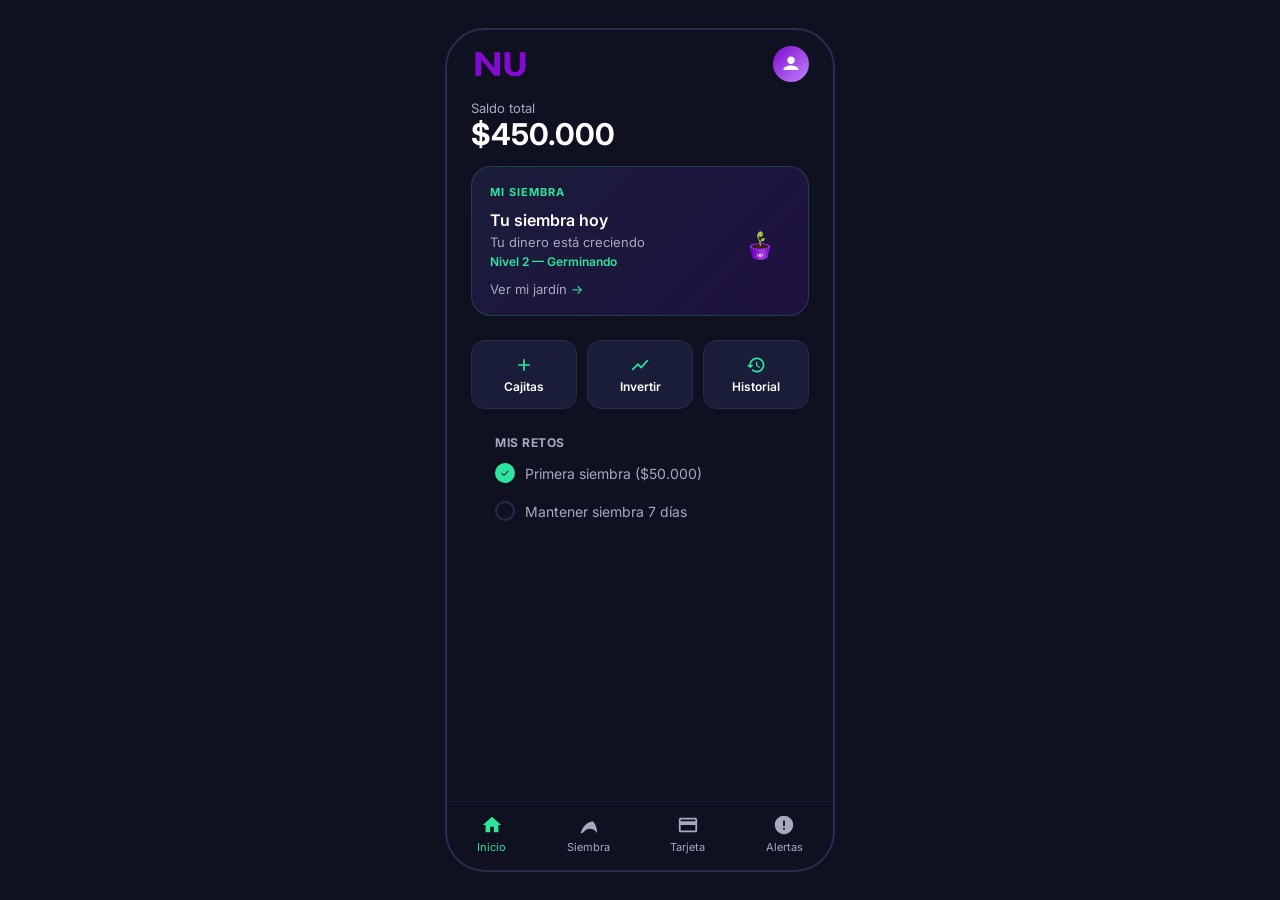
==== commit b442b625: "feat: logo nu real, flores grandes, pantalla tarjeta con imagen" ====
--- a/index.html
+++ b/index.html
@@ -12,12 +12,11 @@
   <!-- HEADER -->
   <div class="header">
     <div class="nu-logo">
-      <div class="nu-logo-pot">
-        <svg viewBox="0 0 44 28" fill="none" xmlns="http://www.w3.org/2000/svg">
-          <path d="M4 4C4 4 8 24 12 24C16 24 16 4 20 4C24 4 24 24 28 24C32 24 36 4 40 4" stroke="white" stroke-width="5" stroke-linecap="round" stroke-linejoin="round" fill="none"/>
-        </svg>
-      </div>
-      <span class="nu-logo-text">nu</span>
+      <!-- Nu real logo SVG -->
+      <svg class="nu-logo-img" viewBox="0 0 80 44" fill="none" xmlns="http://www.w3.org/2000/svg">
+        <path d="M6 38V6h8l18 22V6h8v32h-8L14 16v22H6z" fill="#820AD1"/>
+        <path d="M46 6h8v20c0 4.4 2.6 7 6.5 7s6.5-2.6 6.5-7V6h8v20.5C75 33.4 69.5 39 60.5 39S46 33.4 46 26.5V6z" fill="#820AD1"/>
+      </svg>
     </div>
     <div class="avatar">
       <svg width="18" height="18" viewBox="0 0 24 24" fill="white"><path d="M12 12c2.7 0 5-2.3 5-5s-2.3-5-5-5-5 2.3-5 5 2.3 5 5 5zm0 2c-3.3 0-10 1.7-10 5v1h20v-1c0-3.3-6.7-5-10-5z"/></svg>
@@ -150,7 +149,57 @@
     </div>
   </div>
 
-  <!-- SCREEN 5: INACTIVIDAD -->
+  <!-- SCREEN 5: TARJETA -->
+  <div class="screen" id="s-tarjeta">
+    <div style="padding:0 24px 8px;font-size:20px;font-weight:700;">Mi Tarjeta</div>
+    <div class="card-screen">
+      <div class="card-img-wrap">
+        <img class="card-img" src="tarjeta_front.png" alt="Nu card">
+      </div>
+      <div class="card-info-box">
+        <div class="card-info-row">
+          <span class="card-info-label">Titular</span>
+          <span class="card-info-val">María Camila R.</span>
+        </div>
+        <div class="card-info-row">
+          <span class="card-info-label">Número</span>
+          <span class="card-info-val">•••• •••• •••• 4821</span>
+        </div>
+        <div class="card-info-row">
+          <span class="card-info-label">Vence</span>
+          <span class="card-info-val">09/28</span>
+        </div>
+        <div class="card-info-row">
+          <span class="card-info-label">Límite disponible</span>
+          <span class="card-info-val" style="color:#2EE59D;">$1.200.000</span>
+        </div>
+        <div class="card-limit-bar">
+          <div class="progress-label"><span>Usado</span><span>$300.000 de $1.500.000</span></div>
+          <div class="progress-bar"><div class="progress-fill" style="width:20%;background:linear-gradient(90deg,#2EE59D,#820AD1);"></div></div>
+        </div>
+      </div>
+      <div class="card-actions-grid">
+        <div class="card-action">
+          <svg width="22" height="22" viewBox="0 0 24 24" fill="#2EE59D"><path d="M12 1L3 5v6c0 5.55 3.84 10.74 9 12 5.16-1.26 9-6.45 9-12V5l-9-4zm0 4l5 2.18V11c0 3.5-2.33 6.79-5 7.93-2.67-1.14-5-4.43-5-7.93V7.18L12 5z"/></svg>
+          Bloquear tarjeta
+        </div>
+        <div class="card-action">
+          <svg width="22" height="22" viewBox="0 0 24 24" fill="#2EE59D"><path d="M20 4H4c-1.11 0-2 .89-2 2v12c0 1.11.89 2 2 2h16c1.11 0 2-.89 2-2V6c0-1.11-.89-2-2-2zm0 14H4v-6h16v6zm0-10H4V6h16v2z"/></svg>
+          Ver CVV
+        </div>
+        <div class="card-action">
+          <svg width="22" height="22" viewBox="0 0 24 24" fill="#2EE59D"><path d="M17 12h-5v5h5v-5zM16 1v2H8V1H6v2H5c-1.11 0-1.99.9-1.99 2L3 19c0 1.1.89 2 2 2h14c1.1 0 2-.9 2-2V5c0-1.1-.9-2-2-2h-1V1h-2zm3 18H5V8h14v11z"/></svg>
+          Cuotas
+        </div>
+        <div class="card-action" onclick="goTo('s-sembrar')">
+          <svg width="22" height="22" viewBox="0 0 24 24" fill="#2EE59D"><path d="M17 8C8 10 5.9 16.17 3.82 21c1.15.17 2.36-.24 3.18-1.18 1.68-2 4-3.82 7-3.82 3.53 0 6.5 2.06 8 5 .05-7.53-4.17-13-5-13z"/></svg>
+          Sembrar
+        </div>
+      </div>
+    </div>
+  </div>
+
+  <!-- SCREEN 6: INACTIVIDAD -->
   <div class="screen" id="s-inactiva">
     <button class="back-btn" onclick="goTo('s-home')">
       <svg width="18" height="18" viewBox="0 0 24 24" fill="#A7A9BE"><path d="M20 11H7.83l5.59-5.59L12 4l-8 8 8 8 1.41-1.41L7.83 13H20v-2z"/></svg>
@@ -187,7 +236,7 @@
       <svg viewBox="0 0 24 24" fill="currentColor"><path d="M17 8C8 10 5.9 16.17 3.82 21c1.15.17 2.36-.24 3.18-1.18 1.68-2 4-3.82 7-3.82 3.53 0 6.5 2.06 8 5 .05-7.53-4.17-13-5-13z"/></svg>
       Siembra
     </div>
-    <div class="nav-item" id="nav-card">
+    <div class="nav-item" id="nav-card" onclick="goTo('s-tarjeta');setNav('nav-card')">
       <svg viewBox="0 0 24 24" fill="currentColor"><path d="M20 4H4c-1.11 0-2 .89-2 2v12c0 1.11.89 2 2 2h16c1.11 0 2-.89 2-2V6c0-1.11-.89-2-2-2zm0 14H4v-6h16v6zm0-10H4V6h16v2z"/></svg>
       Tarjeta
     </div>
--- a/style.css
+++ b/style.css
@@ -1,13 +1,11 @@
-@import url('https://fonts.googleapis.com/css2?family=Nunito:wght@400;600;700;800&family=Inter:wght@400;500;600;700&display=swap');
+@import url('https://fonts.googleapis.com/css2?family=Nunito:wght@400;600;700;800;900&family=Inter:wght@400;500;600;700&display=swap');
 *{margin:0;padding:0;box-sizing:border-box;}
 body{background:#0F1020;font-family:'Inter',sans-serif;color:#fff;display:flex;justify-content:center;align-items:center;min-height:100vh;padding:20px 0;}
 .phone{width:390px;min-height:844px;background:#0F1020;border-radius:40px;border:2px solid #2a2d4a;overflow:hidden;position:relative;display:flex;flex-direction:column;}
 /* Header */
-.header{display:flex;justify-content:space-between;align-items:center;padding:20px 24px 12px;}
-.nu-logo{display:flex;align-items:center;gap:8px;}
-.nu-logo-pot{width:36px;height:36px;background:#820AD1;border-radius:50%;display:flex;align-items:center;justify-content:center;}
-.nu-logo-pot svg{width:22px;height:14px;}
-.nu-logo-text{font-family:'Nunito',sans-serif;font-size:22px;font-weight:800;color:#fff;letter-spacing:-0.5px;}
+.header{display:flex;justify-content:space-between;align-items:center;padding:16px 24px 8px;}
+.nu-logo{display:flex;align-items:center;}
+.nu-logo-img{height:32px;width:auto;}
 .avatar{width:36px;height:36px;background:linear-gradient(135deg,#820AD1,#C084FC);border-radius:50%;display:flex;align-items:center;justify-content:center;}
 /* Screens */
 .screen{display:none;flex:1;flex-direction:column;animation:fadeIn 0.3s ease;}
@@ -16,7 +14,7 @@
 .back-btn{background:none;border:none;color:#A7A9BE;font-size:15px;cursor:pointer;padding:0 24px 12px;text-align:left;font-family:'Inter',sans-serif;display:flex;align-items:center;gap:6px;}
 .back-btn:hover{color:#fff;}
 /* Home */
-.balance-section{padding:16px 24px 8px;}
+.balance-section{padding:10px 24px 6px;}
 .balance-label{font-size:13px;color:#A7A9BE;}
 .balance-eye{display:flex;align-items:center;gap:8px;margin-top:4px;}
 .balance-amount{font-size:30px;font-weight:700;}
@@ -36,8 +34,8 @@
 .action-btn svg{display:block;margin:0 auto 4px;}
 /* Mi Siembra */
 .screen-title{padding:0 24px 4px;font-size:20px;font-weight:700;}
-.flower-center{display:flex;flex-direction:column;align-items:center;padding:8px 24px 0;}
-.flower-img{width:160px;height:160px;object-fit:contain;animation:pulse 3s ease-in-out infinite;transition:all 0.5s ease;}
+.flower-center{display:flex;flex-direction:column;align-items:center;padding:4px 24px 0;}
+.flower-img{width:240px;height:240px;object-fit:contain;animation:pulse 3s ease-in-out infinite;transition:all 0.5s ease;}
 @keyframes pulse{0%,100%{transform:scale(1)}50%{transform:scale(1.05)}}
 .flower-level{font-size:13px;color:#2EE59D;font-weight:700;margin-top:8px;letter-spacing:0.5px;}
 .flower-msg{font-size:14px;color:#A7A9BE;margin-top:4px;text-align:center;}
@@ -105,3 +103,18 @@
 .nav-item svg{width:22px;height:22px;}
 /* Marchita warning overlay */
 .shadow-overlay{position:absolute;bottom:0;left:0;width:100%;height:40%;background:linear-gradient(to top,#0F1020dd,transparent);pointer-events:none;}
+/* Card screen */
+.card-screen{flex:1;display:flex;flex-direction:column;padding:0 24px;overflow-y:auto;}
+.card-img-wrap{display:flex;justify-content:center;margin:12px 0;}
+.card-img{width:260px;object-fit:contain;filter:drop-shadow(0 12px 32px #820AD155);transition:transform 0.3s;}
+.card-img:hover{transform:scale(1.03) rotate(-1deg);}
+.card-info-box{background:linear-gradient(135deg,#1a1d3a,#1e1040);border:1px solid #2a2d4a;border-radius:18px;padding:16px;margin-bottom:12px;}
+.card-info-row{display:flex;justify-content:space-between;align-items:center;padding:8px 0;border-bottom:1px solid #2a2d4a22;}
+.card-info-row:last-child{border-bottom:none;}
+.card-info-label{font-size:12px;color:#A7A9BE;}
+.card-info-val{font-size:14px;font-weight:600;}
+.card-limit-bar{margin:12px 0;}
+.card-actions-grid{display:grid;grid-template-columns:1fr 1fr;gap:10px;margin-bottom:12px;}
+.card-action{background:#1a1d3a;border:1px solid #2a2d4a;border-radius:14px;padding:14px;text-align:center;cursor:pointer;transition:all 0.2s;font-size:12px;color:#A7A9BE;}
+.card-action:hover{border-color:#820AD1;color:#C084FC;}
+.card-action svg{margin:0 auto 6px;display:block;}
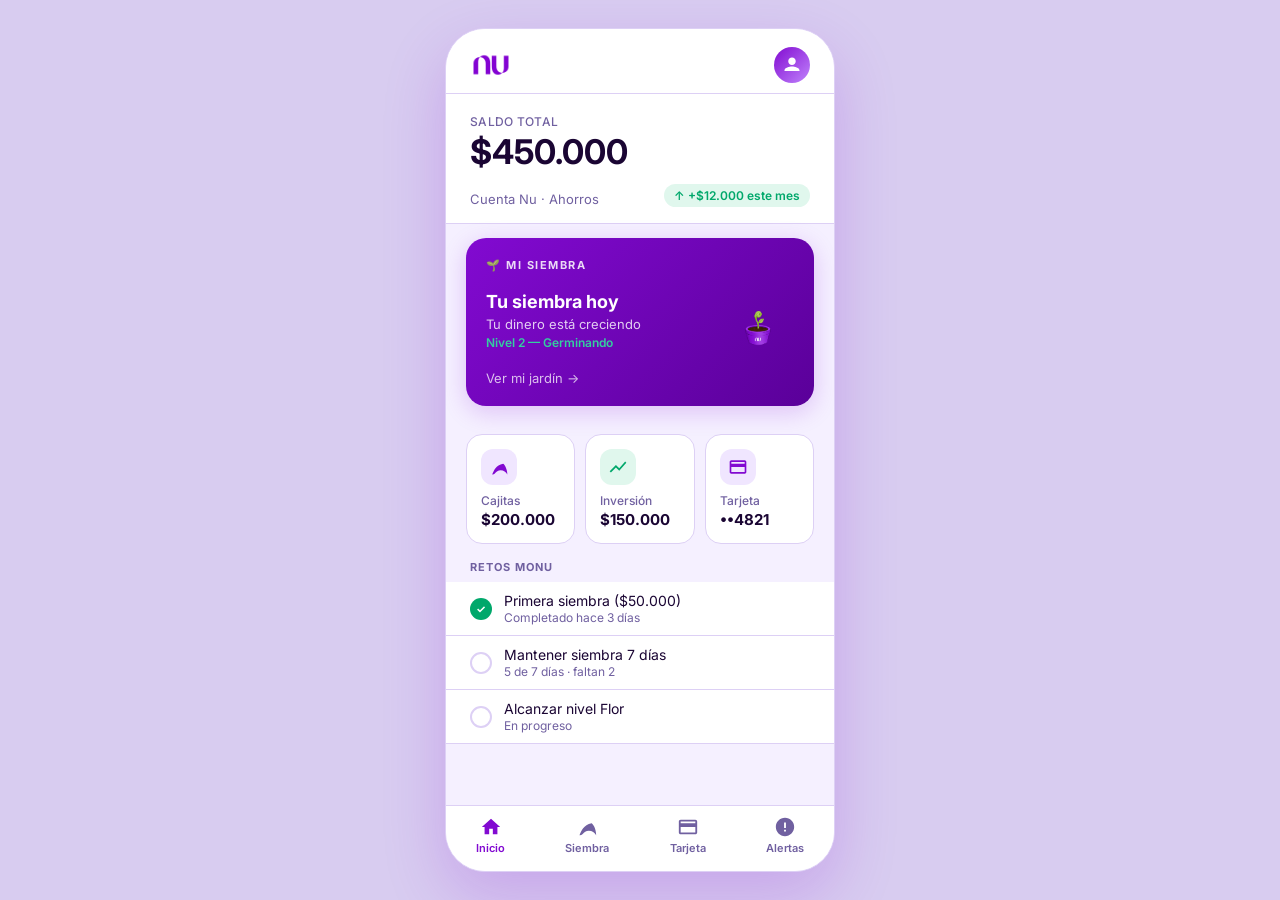
==== commit 90b7e849: "feat: modo claro, logo real, card flip, home lleno, colores Nu" ====
--- a/index.html
+++ b/index.html
@@ -9,15 +9,8 @@
 <body>
 <div class="phone">
 
-  <!-- HEADER -->
   <div class="header">
-    <div class="nu-logo">
-      <!-- Nu real logo SVG -->
-      <svg class="nu-logo-img" viewBox="0 0 80 44" fill="none" xmlns="http://www.w3.org/2000/svg">
-        <path d="M6 38V6h8l18 22V6h8v32h-8L14 16v22H6z" fill="#820AD1"/>
-        <path d="M46 6h8v20c0 4.4 2.6 7 6.5 7s6.5-2.6 6.5-7V6h8v20.5C75 33.4 69.5 39 60.5 39S46 33.4 46 26.5V6z" fill="#820AD1"/>
-      </svg>
-    </div>
+    <img class="nu-logo-img" src="logo_nu.png" alt="Nu">
     <div class="avatar">
       <svg width="18" height="18" viewBox="0 0 24 24" fill="white"><path d="M12 12c2.7 0 5-2.3 5-5s-2.3-5-5-5-5 2.3-5 5 2.3 5 5 5zm0 2c-3.3 0-10 1.7-10 5v1h20v-1c0-3.3-6.7-5-10-5z"/></svg>
     </div>
@@ -26,11 +19,16 @@
   <!-- SCREEN 1: HOME -->
   <div class="screen active" id="s-home">
     <div class="balance-section">
-      <div class="balance-label">Saldo total</div>
+      <div class="balance-label">SALDO TOTAL</div>
       <div class="balance-amount">$450.000</div>
-    </div>
+      <div class="balance-row">
+        <span style="font-size:13px;color:var(--text2);">Cuenta Nu · Ahorros</span>
+        <span class="balance-pill">↑ +$12.000 este mes</span>
+      </div>
+    </div>
+
     <div class="siembra-card" onclick="goTo('s-siembra')">
-      <div class="card-tag">Mi Siembra</div>
+      <div class="card-tag">🌱 Mi Siembra</div>
       <div class="card-row">
         <div>
           <div class="card-title">Tu siembra hoy</div>
@@ -41,29 +39,51 @@
       </div>
       <div class="card-cta">Ver mi jardín <span>→</span></div>
     </div>
-    <div class="actions-row">
-      <button class="action-btn" onclick="goTo('s-sembrar')">
-        <svg width="20" height="20" viewBox="0 0 24 24" fill="#2EE59D"><path d="M19 13h-6v6h-2v-6H5v-2h6V5h2v6h6v2z"/></svg>
-        Cajitas
-      </button>
-      <button class="action-btn" onclick="goTo('s-sembrar')">
-        <svg width="20" height="20" viewBox="0 0 24 24" fill="#2EE59D"><path d="M3.5 18.5l6-6 4 4L22 6.92 20.59 5.5l-7.09 8-4-4L2 17l1.5 1.5z"/></svg>
-        Invertir
-      </button>
-      <button class="action-btn">
-        <svg width="20" height="20" viewBox="0 0 24 24" fill="#2EE59D"><path d="M13 3c-4.97 0-9 4.03-9 9H1l3.89 3.89.07.14L9 12H6c0-3.87 3.13-7 7-7s7 3.13 7 7-3.13 7-7 7c-1.93 0-3.68-.79-4.94-2.06l-1.42 1.42C8.27 19.99 10.51 21 13 21c4.97 0 9-4.03 9-9s-4.03-9-9-9zm-1 5v5l4.28 2.54.72-1.21-3.5-2.08V8H12z"/></svg>
-        Historial
-      </button>
-    </div>
-    <div style="padding:20px 24px 0;">
-      <div class="section-label">Mis retos</div>
-      <div class="reto-item">
-        <div class="reto-check done">✓</div>
+
+    <div class="quick-row">
+      <div class="quick-card" onclick="goTo('s-sembrar')">
+        <div class="quick-icon purple">
+          <svg width="20" height="20" viewBox="0 0 24 24" fill="#820AD1"><path d="M17 8C8 10 5.9 16.17 3.82 21c1.15.17 2.36-.24 3.18-1.18 1.68-2 4-3.82 7-3.82 3.53 0 6.5 2.06 8 5 .05-7.53-4.17-13-5-13z"/></svg>
+        </div>
+        <div class="quick-label">Cajitas</div>
+        <div class="quick-val">$200.000</div>
+      </div>
+      <div class="quick-card" onclick="goTo('s-sembrar')">
+        <div class="quick-icon green">
+          <svg width="20" height="20" viewBox="0 0 24 24" fill="#00A86B"><path d="M3.5 18.5l6-6 4 4L22 6.92 20.59 5.5l-7.09 8-4-4L2 17l1.5 1.5z"/></svg>
+        </div>
+        <div class="quick-label">Inversión</div>
+        <div class="quick-val">$150.000</div>
+      </div>
+      <div class="quick-card" onclick="goTo('s-tarjeta')">
+        <div class="quick-icon purple">
+          <svg width="20" height="20" viewBox="0 0 24 24" fill="#820AD1"><path d="M20 4H4c-1.11 0-2 .89-2 2v12c0 1.11.89 2 2 2h16c1.11 0 2-.89 2-2V6c0-1.11-.89-2-2-2zm0 14H4v-6h16v6zm0-10H4V6h16v2z"/></svg>
+        </div>
+        <div class="quick-label">Tarjeta</div>
+        <div class="quick-val">••4821</div>
+      </div>
+    </div>
+
+    <div class="section-label">Retos Monu</div>
+    <div class="reto-item">
+      <div class="reto-check done">✓</div>
+      <div>
         <div class="reto-text">Primera siembra ($50.000)</div>
-      </div>
-      <div class="reto-item">
-        <div class="reto-check pending"></div>
+        <div class="reto-sub">Completado hace 3 días</div>
+      </div>
+    </div>
+    <div class="reto-item">
+      <div class="reto-check pending"></div>
+      <div>
         <div class="reto-text">Mantener siembra 7 días</div>
+        <div class="reto-sub">5 de 7 días ·  faltan 2</div>
+      </div>
+    </div>
+    <div class="reto-item">
+      <div class="reto-check pending"></div>
+      <div>
+        <div class="reto-text">Alcanzar nivel Flor</div>
+        <div class="reto-sub">En progreso</div>
       </div>
     </div>
   </div>
@@ -71,7 +91,7 @@
   <!-- SCREEN 2: MI SIEMBRA -->
   <div class="screen" id="s-siembra">
     <button class="back-btn" onclick="goTo('s-home')">
-      <svg width="18" height="18" viewBox="0 0 24 24" fill="#A7A9BE"><path d="M20 11H7.83l5.59-5.59L12 4l-8 8 8 8 1.41-1.41L7.83 13H20v-2z"/></svg>
+      <svg width="18" height="18" viewBox="0 0 24 24" fill="currentColor"><path d="M20 11H7.83l5.59-5.59L12 4l-8 8 8 8 1.41-1.41L7.83 13H20v-2z"/></svg>
       Mi Siembra
     </button>
     <div class="flower-center">
@@ -88,7 +108,7 @@
     </div>
     <div class="tabs-row">
       <div class="tab" onclick="setFlower(0)">Semilla</div>
-      <div class="tab active" onclick="setFlower(1)">Germinando</div>
+      <div class="tab active" onclick="setFlower(1)">Germina</div>
       <div class="tab" onclick="setFlower(2)">Planta</div>
       <div class="tab" onclick="setFlower(3)">Flor</div>
       <div class="tab" onclick="setFlower(4)">Marchita</div>
@@ -100,25 +120,21 @@
     <div class="section-label">Retos Monu</div>
     <div class="reto-item">
       <div class="reto-check done">✓</div>
-      <div class="reto-text">Primera siembra ($50.000)</div>
+      <div><div class="reto-text">Primera siembra ($50.000)</div></div>
     </div>
     <div class="reto-item">
       <div class="reto-check pending"></div>
-      <div class="reto-text">Mantener siembra 7 días</div>
-    </div>
-    <div class="reto-item">
-      <div class="reto-check pending"></div>
-      <div class="reto-text">Alcanzar nivel Flor</div>
+      <div><div class="reto-text">Mantener siembra 7 días</div><div class="reto-sub">5/7 días</div></div>
     </div>
   </div>
 
   <!-- SCREEN 3: SEMBRAR -->
   <div class="screen" id="s-sembrar">
     <button class="back-btn" onclick="goTo('s-siembra')">
-      <svg width="18" height="18" viewBox="0 0 24 24" fill="#A7A9BE"><path d="M20 11H7.83l5.59-5.59L12 4l-8 8 8 8 1.41-1.41L7.83 13H20v-2z"/></svg>
+      <svg width="18" height="18" viewBox="0 0 24 24" fill="currentColor"><path d="M20 11H7.83l5.59-5.59L12 4l-8 8 8 8 1.41-1.41L7.83 13H20v-2z"/></svg>
       Sembrar dinero
     </button>
-    <div class="screen-title" style="margin-bottom:16px;">¿Cuánto quieres sembrar?</div>
+    <div class="screen-title">¿Cuánto quieres sembrar?</div>
     <div class="input-group">
       <div class="input-label">Monto</div>
       <input class="monto-input" type="number" placeholder="$0" id="monto-input" oninput="updatePreview()">
@@ -132,7 +148,7 @@
         <div class="opt-radio"></div> Inversión guiada
       </div>
     </div>
-    <div class="preview-box" id="preview-box">Tu flor crecerá al siguiente nivel</div>
+    <div class="preview-box" id="preview-box">Tu flor crecerá al siguiente nivel 🌱</div>
     <div class="btn-full">
       <button class="btn-primary" style="width:100%" onclick="sembrar()">Sembrar ahora</button>
     </div>
@@ -151,49 +167,61 @@
 
   <!-- SCREEN 5: TARJETA -->
   <div class="screen" id="s-tarjeta">
-    <div style="padding:0 24px 8px;font-size:20px;font-weight:700;">Mi Tarjeta</div>
+    <div style="padding:12px 24px 4px;font-size:20px;font-weight:700;color:var(--text1);">Mi Tarjeta</div>
     <div class="card-screen">
-      <div class="card-img-wrap">
-        <img class="card-img" src="tarjeta_front.png" alt="Nu card">
-      </div>
-      <div class="card-info-box">
-        <div class="card-info-row">
-          <span class="card-info-label">Titular</span>
-          <span class="card-info-val">María Camila R.</span>
-        </div>
-        <div class="card-info-row">
-          <span class="card-info-label">Número</span>
-          <span class="card-info-val">•••• •••• •••• 4821</span>
-        </div>
-        <div class="card-info-row">
-          <span class="card-info-label">Vence</span>
-          <span class="card-info-val">09/28</span>
-        </div>
-        <div class="card-info-row">
-          <span class="card-info-label">Límite disponible</span>
-          <span class="card-info-val" style="color:#2EE59D;">$1.200.000</span>
-        </div>
-        <div class="card-limit-bar">
-          <div class="progress-label"><span>Usado</span><span>$300.000 de $1.500.000</span></div>
-          <div class="progress-bar"><div class="progress-fill" style="width:20%;background:linear-gradient(90deg,#2EE59D,#820AD1);"></div></div>
-        </div>
-      </div>
-      <div class="card-actions-grid">
-        <div class="card-action">
-          <svg width="22" height="22" viewBox="0 0 24 24" fill="#2EE59D"><path d="M12 1L3 5v6c0 5.55 3.84 10.74 9 12 5.16-1.26 9-6.45 9-12V5l-9-4zm0 4l5 2.18V11c0 3.5-2.33 6.79-5 7.93-2.67-1.14-5-4.43-5-7.93V7.18L12 5z"/></svg>
-          Bloquear tarjeta
-        </div>
-        <div class="card-action">
-          <svg width="22" height="22" viewBox="0 0 24 24" fill="#2EE59D"><path d="M20 4H4c-1.11 0-2 .89-2 2v12c0 1.11.89 2 2 2h16c1.11 0 2-.89 2-2V6c0-1.11-.89-2-2-2zm0 14H4v-6h16v6zm0-10H4V6h16v2z"/></svg>
-          Ver CVV
-        </div>
-        <div class="card-action">
-          <svg width="22" height="22" viewBox="0 0 24 24" fill="#2EE59D"><path d="M17 12h-5v5h5v-5zM16 1v2H8V1H6v2H5c-1.11 0-1.99.9-1.99 2L3 19c0 1.1.89 2 2 2h14c1.1 0 2-.9 2-2V5c0-1.1-.9-2-2-2h-1V1h-2zm3 18H5V8h14v11z"/></svg>
-          Cuotas
-        </div>
-        <div class="card-action" onclick="goTo('s-sembrar')">
-          <svg width="22" height="22" viewBox="0 0 24 24" fill="#2EE59D"><path d="M17 8C8 10 5.9 16.17 3.82 21c1.15.17 2.36-.24 3.18-1.18 1.68-2 4-3.82 7-3.82 3.53 0 6.5 2.06 8 5 .05-7.53-4.17-13-5-13z"/></svg>
-          Sembrar
+      <div class="card-flip-wrap">
+        <div class="card-hint">Toca la tarjeta para voltearla</div>
+        <div class="card-flip-container" id="card-flip" onclick="this.classList.toggle('flipped')">
+          <div class="card-flipper">
+            <div class="card-face">
+              <img src="card_front.png" alt="Frente tarjeta">
+            </div>
+            <div class="card-back-face">
+              <img src="card_back.png" alt="Dorso tarjeta">
+            </div>
+          </div>
+        </div>
+      </div>
+      <div class="card-info-area">
+        <div class="card-info-box">
+          <div class="card-info-row">
+            <span class="card-info-label">Titular</span>
+            <span class="card-info-val">María Camila R.</span>
+          </div>
+          <div class="card-info-row">
+            <span class="card-info-label">Número</span>
+            <span class="card-info-val">•••• •••• •••• 4821</span>
+          </div>
+          <div class="card-info-row">
+            <span class="card-info-label">Vence</span>
+            <span class="card-info-val">09/28</span>
+          </div>
+          <div class="card-info-row">
+            <span class="card-info-label">Límite disponible</span>
+            <span class="card-info-val" style="color:var(--green);">$1.200.000</span>
+          </div>
+          <div class="card-limit-bar">
+            <div class="progress-label"><span>Usado</span><span>$300k de $1.500k</span></div>
+            <div class="progress-bar"><div class="progress-fill" style="width:20%"></div></div>
+          </div>
+        </div>
+        <div class="card-actions-grid">
+          <div class="card-action">
+            <svg width="22" height="22" viewBox="0 0 24 24" fill="#820AD1"><path d="M12 1L3 5v6c0 5.55 3.84 10.74 9 12 5.16-1.26 9-6.45 9-12V5l-9-4zm0 4l5 2.18V11c0 3.5-2.33 6.79-5 7.93-2.67-1.14-5-4.43-5-7.93V7.18L12 5z"/></svg>
+            Bloquear
+          </div>
+          <div class="card-action">
+            <svg width="22" height="22" viewBox="0 0 24 24" fill="#820AD1"><path d="M18 8h-1V6c0-2.76-2.24-5-5-5S7 3.24 7 6v2H6c-1.1 0-2 .9-2 2v10c0 1.1.9 2 2 2h12c1.1 0 2-.9 2-2V10c0-1.1-.9-2-2-2zm-6 9c-1.1 0-2-.9-2-2s.9-2 2-2 2 .9 2 2-.9 2-2 2zm3.1-9H8.9V6c0-1.71 1.39-3.1 3.1-3.1 1.71 0 3.1 1.39 3.1 3.1v2z"/></svg>
+            Ver CVV
+          </div>
+          <div class="card-action">
+            <svg width="22" height="22" viewBox="0 0 24 24" fill="#820AD1"><path d="M17 12h-5v5h5v-5zM16 1v2H8V1H6v2H5c-1.11 0-1.99.9-1.99 2L3 19c0 1.1.89 2 2 2h14c1.1 0 2-.9 2-2V5c0-1.1-.9-2-2-2h-1V1h-2zm3 18H5V8h14v11z"/></svg>
+            Cuotas
+          </div>
+          <div class="card-action" onclick="goTo('s-sembrar')">
+            <svg width="22" height="22" viewBox="0 0 24 24" fill="#00A86B"><path d="M17 8C8 10 5.9 16.17 3.82 21c1.15.17 2.36-.24 3.18-1.18 1.68-2 4-3.82 7-3.82 3.53 0 6.5 2.06 8 5 .05-7.53-4.17-13-5-13z"/></svg>
+            Sembrar
+          </div>
         </div>
       </div>
     </div>
@@ -202,13 +230,13 @@
   <!-- SCREEN 6: INACTIVIDAD -->
   <div class="screen" id="s-inactiva">
     <button class="back-btn" onclick="goTo('s-home')">
-      <svg width="18" height="18" viewBox="0 0 24 24" fill="#A7A9BE"><path d="M20 11H7.83l5.59-5.59L12 4l-8 8 8 8 1.41-1.41L7.83 13H20v-2z"/></svg>
+      <svg width="18" height="18" viewBox="0 0 24 24" fill="currentColor"><path d="M20 11H7.83l5.59-5.59L12 4l-8 8 8 8 1.41-1.41L7.83 13H20v-2z"/></svg>
       Mi Siembra
     </button>
     <div class="inactivity-screen">
       <img class="warn-img" src="flores/marchita.png" alt="marchita">
       <div class="warn-title">Tu dinero está quieto…</div>
-      <div class="warn-sub">Muévelo para proteger tu cosecha antes de que se marchite</div>
+      <div class="warn-sub">Muévelo para proteger tu cosecha antes de que se marchite del todo</div>
       <button class="btn-primary" onclick="goTo('s-sembrar')">Sembrar ahora</button>
     </div>
   </div>
@@ -247,7 +275,6 @@
   </div>
 
 </div>
-
 <script src="app.js"></script>
 </body>
 </html>
--- a/style.css
+++ b/style.css
@@ -1,120 +1,166 @@
 @import url('https://fonts.googleapis.com/css2?family=Nunito:wght@400;600;700;800;900&family=Inter:wght@400;500;600;700&display=swap');
+
+/* === LIGHT MODE COLOR TOKENS === */
+:root {
+  --bg:        #F5F0FF;
+  --surface:   #FFFFFF;
+  --surface2:  #EDE6FA;
+  --border:    #DDD0F5;
+  --text1:     #1A0533;
+  --text2:     #7060A0;
+  --purple:    #820AD1;
+  --purple-lt: #F0E6FF;
+  --green:     #00A86B;
+  --green-lt:  #E0F7ED;
+  --green-bar: #2EE59D;
+  --warn:      #E6890A;
+}
+
 *{margin:0;padding:0;box-sizing:border-box;}
-body{background:#0F1020;font-family:'Inter',sans-serif;color:#fff;display:flex;justify-content:center;align-items:center;min-height:100vh;padding:20px 0;}
-.phone{width:390px;min-height:844px;background:#0F1020;border-radius:40px;border:2px solid #2a2d4a;overflow:hidden;position:relative;display:flex;flex-direction:column;}
+body{background:#D8CCF0;font-family:'Inter',sans-serif;color:var(--text1);display:flex;justify-content:center;align-items:center;min-height:100vh;padding:20px 0;}
+
+/* Phone frame */
+.phone{width:390px;min-height:844px;background:var(--bg);border-radius:40px;border:1px solid var(--border);overflow:hidden;position:relative;display:flex;flex-direction:column;box-shadow:0 24px 64px #820AD133;}
+
 /* Header */
-.header{display:flex;justify-content:space-between;align-items:center;padding:16px 24px 8px;}
-.nu-logo{display:flex;align-items:center;}
-.nu-logo-img{height:32px;width:auto;}
+.header{display:flex;justify-content:space-between;align-items:center;padding:18px 24px 10px;background:var(--surface);border-bottom:1px solid var(--border);}
+.nu-logo-img{height:28px;width:auto;}
 .avatar{width:36px;height:36px;background:linear-gradient(135deg,#820AD1,#C084FC);border-radius:50%;display:flex;align-items:center;justify-content:center;}
+
 /* Screens */
-.screen{display:none;flex:1;flex-direction:column;animation:fadeIn 0.3s ease;}
+.screen{display:none;flex:1;flex-direction:column;animation:fadeIn 0.25s ease;overflow-y:auto;}
 .screen.active{display:flex;}
-@keyframes fadeIn{from{opacity:0;transform:translateY(8px)}to{opacity:1;transform:translateY(0)}}
-.back-btn{background:none;border:none;color:#A7A9BE;font-size:15px;cursor:pointer;padding:0 24px 12px;text-align:left;font-family:'Inter',sans-serif;display:flex;align-items:center;gap:6px;}
-.back-btn:hover{color:#fff;}
-/* Home */
-.balance-section{padding:10px 24px 6px;}
-.balance-label{font-size:13px;color:#A7A9BE;}
-.balance-eye{display:flex;align-items:center;gap:8px;margin-top:4px;}
-.balance-amount{font-size:30px;font-weight:700;}
-.siembra-card{margin:8px 24px;background:linear-gradient(135deg,#1a1d3a,#1e1040);border:1px solid #2EE59D33;border-radius:20px;padding:18px;cursor:pointer;transition:transform 0.2s,box-shadow 0.2s;}
-.siembra-card:hover{transform:translateY(-2px);box-shadow:0 8px 24px #2EE59D22;}
-.card-tag{font-size:11px;color:#2EE59D;font-weight:700;letter-spacing:1px;margin-bottom:10px;text-transform:uppercase;}
-.card-row{display:flex;justify-content:space-between;align-items:center;}
-.card-title{font-size:16px;font-weight:600;}
-.card-sub{font-size:13px;color:#A7A9BE;margin-top:4px;}
-.card-level{font-size:12px;color:#2EE59D;font-weight:600;margin-top:4px;}
-.card-cta{font-size:13px;color:#A7A9BE;margin-top:12px;}
-.card-cta span{color:#2EE59D;}
-.mini-flower-img{width:60px;height:60px;object-fit:contain;}
-.actions-row{display:flex;gap:10px;padding:16px 24px 0;}
-.action-btn{flex:1;padding:14px 0;background:#1a1d3a;border:1px solid #2a2d4a;border-radius:14px;color:#fff;font-size:12px;font-weight:600;cursor:pointer;text-align:center;transition:all 0.2s;font-family:'Inter',sans-serif;}
-.action-btn:hover{background:#820AD122;border-color:#820AD1;}
-.action-btn svg{display:block;margin:0 auto 4px;}
-/* Mi Siembra */
-.screen-title{padding:0 24px 4px;font-size:20px;font-weight:700;}
-.flower-center{display:flex;flex-direction:column;align-items:center;padding:4px 24px 0;}
-.flower-img{width:240px;height:240px;object-fit:contain;animation:pulse 3s ease-in-out infinite;transition:all 0.5s ease;}
-@keyframes pulse{0%,100%{transform:scale(1)}50%{transform:scale(1.05)}}
-.flower-level{font-size:13px;color:#2EE59D;font-weight:700;margin-top:8px;letter-spacing:0.5px;}
-.flower-msg{font-size:14px;color:#A7A9BE;margin-top:4px;text-align:center;}
-.progress-wrap{width:100%;padding:12px 24px;}
-.progress-label{display:flex;justify-content:space-between;font-size:12px;color:#A7A9BE;margin-bottom:6px;}
-.progress-bar{width:100%;height:8px;background:#1a1d3a;border-radius:8px;overflow:hidden;}
-.progress-fill{height:100%;background:linear-gradient(90deg,#2EE59D,#820AD1);border-radius:8px;transition:width 0.8s ease;}
+@keyframes fadeIn{from{opacity:0;transform:translateY(6px)}to{opacity:1;transform:translateY(0)}}
+.back-btn{background:none;border:none;color:var(--text2);font-size:14px;cursor:pointer;padding:12px 24px 4px;text-align:left;font-family:'Inter',sans-serif;display:flex;align-items:center;gap:6px;}
+.back-btn:hover{color:var(--purple);}
+
+/* === HOME === */
+.balance-section{padding:20px 24px 16px;background:var(--surface);border-bottom:1px solid var(--border);}
+.balance-label{font-size:12px;color:var(--text2);font-weight:500;letter-spacing:0.3px;}
+.balance-amount{font-size:34px;font-weight:700;color:var(--text1);margin-top:2px;}
+.balance-row{display:flex;justify-content:space-between;align-items:flex-end;margin-top:12px;}
+.balance-pill{background:var(--green-lt);color:var(--green);font-size:12px;font-weight:600;padding:4px 10px;border-radius:20px;}
+
+/* Siembra card */
+.siembra-card{margin:14px 20px;background:linear-gradient(135deg,#820AD1,#5A0099);border-radius:20px;padding:20px;cursor:pointer;transition:transform 0.2s,box-shadow 0.2s;color:#fff;box-shadow:0 6px 24px #820AD133;}
+.siembra-card:hover{transform:translateY(-2px);box-shadow:0 12px 32px #820AD144;}
+.card-tag{font-size:11px;font-weight:700;letter-spacing:1.5px;opacity:0.85;margin-bottom:12px;text-transform:uppercase;}
+.card-row{display:flex;justify-content:space-between;align-items:center;gap:12px;}
+.card-title{font-size:18px;font-weight:700;}
+.card-sub{font-size:13px;opacity:0.8;margin-top:4px;}
+.card-level{font-size:12px;font-weight:600;opacity:0.9;margin-top:3px;color:#2EE59D;}
+.card-cta{font-size:13px;opacity:0.75;margin-top:14px;display:flex;align-items:center;gap:4px;}
+.mini-flower-img{width:72px;height:72px;object-fit:contain;flex-shrink:0;}
+
+/* Saldo quick row */
+.quick-row{display:flex;gap:10px;padding:14px 20px 0;}
+.quick-card{flex:1;background:var(--surface);border:1px solid var(--border);border-radius:16px;padding:14px;cursor:pointer;transition:all 0.2s;}
+.quick-card:hover{border-color:var(--purple);box-shadow:0 4px 12px #820AD11A;}
+.quick-icon{width:36px;height:36px;border-radius:12px;display:flex;align-items:center;justify-content:center;margin-bottom:8px;}
+.quick-icon.purple{background:var(--purple-lt);}
+.quick-icon.green{background:var(--green-lt);}
+.quick-label{font-size:12px;color:var(--text2);font-weight:500;}
+.quick-val{font-size:15px;font-weight:700;color:var(--text1);margin-top:2px;}
+
+/* Retos home */
+.section-label{padding:16px 24px 8px;font-size:11px;color:var(--text2);font-weight:700;letter-spacing:1px;text-transform:uppercase;}
+.reto-item{display:flex;align-items:center;gap:12px;padding:10px 24px;background:var(--surface);border-bottom:1px solid var(--border);}
+.reto-check{width:22px;height:22px;border-radius:50%;display:flex;align-items:center;justify-content:center;font-size:11px;flex-shrink:0;font-weight:700;}
+.reto-check.done{background:var(--green);color:#fff;}
+.reto-check.pending{border:2px solid var(--border);}
+.reto-text{font-size:14px;color:var(--text1);}
+.reto-sub{font-size:12px;color:var(--text2);margin-top:1px;}
+
+/* === MI SIEMBRA === */
+.flower-center{display:flex;flex-direction:column;align-items:center;padding:16px 24px 8px;background:var(--surface);border-bottom:1px solid var(--border);}
+.flower-img{width:260px;height:260px;object-fit:contain;animation:pulse 3s ease-in-out infinite;transition:all 0.5s ease;}
+@keyframes pulse{0%,100%{transform:scale(1)}50%{transform:scale(1.04)}}
+.flower-level{font-size:13px;color:var(--purple);font-weight:700;margin-top:8px;letter-spacing:0.5px;}
+.flower-msg{font-size:14px;color:var(--text2);margin-top:4px;text-align:center;}
+
+/* Progress */
+.progress-wrap{padding:14px 24px;background:var(--surface);border-bottom:1px solid var(--border);}
+.progress-label{display:flex;justify-content:space-between;font-size:12px;color:var(--text2);margin-bottom:8px;}
+.progress-bar{width:100%;height:10px;background:var(--surface2);border-radius:10px;overflow:hidden;}
+.progress-fill{height:100%;background:linear-gradient(90deg,var(--green-bar),#820AD1);border-radius:10px;transition:width 0.8s ease;}
+
 /* Tabs */
-.tabs-row{display:flex;border-bottom:1px solid #1a1d3a;margin:0 24px 12px;}
-.tab{flex:1;padding:9px 0;text-align:center;font-size:11px;font-weight:600;color:#A7A9BE;cursor:pointer;border-bottom:2px solid transparent;transition:all 0.2s;white-space:nowrap;}
-.tab.active{color:#2EE59D;border-bottom-color:#2EE59D;}
+.tabs-row{display:flex;background:var(--surface);border-bottom:2px solid var(--border);}
+.tab{flex:1;padding:11px 0;text-align:center;font-size:11px;font-weight:700;color:var(--text2);cursor:pointer;border-bottom:2px solid transparent;transition:all 0.2s;margin-bottom:-2px;}
+.tab.active{color:var(--purple);border-bottom-color:var(--purple);}
+
 /* Buttons */
-.siembra-actions{display:flex;gap:10px;padding:0 24px 12px;}
-.btn-primary{flex:1;padding:15px;background:linear-gradient(135deg,#2EE59D,#1bc47d);border:none;border-radius:14px;color:#0F1020;font-size:15px;font-weight:700;cursor:pointer;transition:transform 0.15s,box-shadow 0.15s;font-family:'Inter',sans-serif;}
-.btn-primary:hover{transform:scale(1.02);box-shadow:0 6px 20px #2EE59D55;}
-.btn-primary:disabled{background:#1a1d3a;color:#A7A9BE;cursor:not-allowed;transform:none;box-shadow:none;}
-.btn-secondary{flex:1;padding:15px;background:#1a1d3a;border:1px solid #2a2d4a;border-radius:14px;color:#fff;font-size:15px;font-weight:600;cursor:pointer;font-family:'Inter',sans-serif;}
-.btn-secondary:hover{border-color:#820AD1;}
-/* Retos */
-.section-label{padding:6px 24px 4px;font-size:12px;color:#A7A9BE;font-weight:700;letter-spacing:0.5px;text-transform:uppercase;}
-.reto-item{display:flex;align-items:center;gap:10px;padding:9px 24px;}
-.reto-check{width:20px;height:20px;border-radius:50%;display:flex;align-items:center;justify-content:center;font-size:11px;flex-shrink:0;}
-.reto-check.done{background:#2EE59D;color:#0F1020;}
-.reto-check.pending{border:2px solid #2a2d4a;}
-.reto-text{font-size:14px;color:#A7A9BE;}
-/* Sembrar */
+.siembra-actions{display:flex;gap:10px;padding:14px 20px;}
+.btn-primary{flex:1;padding:15px;background:var(--purple);border:none;border-radius:14px;color:#fff;font-size:15px;font-weight:700;cursor:pointer;transition:transform 0.15s,box-shadow 0.15s;font-family:'Inter',sans-serif;box-shadow:0 4px 16px #820AD133;}
+.btn-primary:hover{transform:scale(1.02);box-shadow:0 8px 24px #820AD144;}
+.btn-primary:disabled{background:var(--surface2);color:var(--text2);cursor:not-allowed;transform:none;box-shadow:none;}
+.btn-secondary{flex:1;padding:15px;background:var(--surface);border:1.5px solid var(--border);border-radius:14px;color:var(--text1);font-size:15px;font-weight:600;cursor:pointer;font-family:'Inter',sans-serif;}
+.btn-secondary:hover{border-color:var(--purple);color:var(--purple);}
+
+/* Sembrar screen */
+.screen-title{padding:8px 24px 16px;font-size:22px;font-weight:700;color:var(--text1);}
 .input-group{padding:0 24px 14px;}
-.input-label{font-size:13px;color:#A7A9BE;margin-bottom:8px;font-weight:500;}
-.monto-input{width:100%;background:#1a1d3a;border:1px solid #2a2d4a;border-radius:14px;padding:16px;color:#fff;font-size:24px;font-weight:700;outline:none;font-family:'Inter',sans-serif;}
-.monto-input:focus{border-color:#2EE59D;}
+.input-label{font-size:13px;color:var(--text2);margin-bottom:8px;font-weight:600;}
+.monto-input{width:100%;background:var(--surface);border:1.5px solid var(--border);border-radius:14px;padding:16px;color:var(--text1);font-size:26px;font-weight:700;outline:none;font-family:'Inter',sans-serif;}
+.monto-input:focus{border-color:var(--purple);box-shadow:0 0 0 3px var(--purple-lt);}
 .destino-opts{display:flex;flex-direction:column;gap:8px;padding:0 24px 14px;}
-.destino-opt{display:flex;align-items:center;gap:12px;padding:14px;background:#1a1d3a;border:1px solid #2a2d4a;border-radius:14px;cursor:pointer;font-size:14px;transition:border-color 0.2s;}
-.destino-opt.selected{border-color:#2EE59D;}
-.opt-radio{width:18px;height:18px;border-radius:50%;border:2px solid #2a2d4a;flex-shrink:0;display:flex;align-items:center;justify-content:center;transition:border-color 0.2s;}
-.opt-radio.on{border-color:#2EE59D;}
-.opt-radio.on::after{content:'';width:8px;height:8px;background:#2EE59D;border-radius:50%;}
-.preview-box{margin:0 24px 14px;padding:14px;background:#2EE59D11;border:1px solid #2EE59D44;border-radius:14px;font-size:14px;color:#2EE59D;text-align:center;}
+.destino-opt{display:flex;align-items:center;gap:12px;padding:14px;background:var(--surface);border:1.5px solid var(--border);border-radius:14px;cursor:pointer;font-size:14px;color:var(--text1);transition:border-color 0.2s;}
+.destino-opt.selected{border-color:var(--purple);background:var(--purple-lt);}
+.opt-radio{width:18px;height:18px;border-radius:50%;border:2px solid var(--border);flex-shrink:0;display:flex;align-items:center;justify-content:center;}
+.opt-radio.on{border-color:var(--purple);}
+.opt-radio.on::after{content:'';width:8px;height:8px;background:var(--purple);border-radius:50%;}
+.preview-box{margin:0 24px 14px;padding:14px;background:var(--green-lt);border:1px solid #B2EAD4;border-radius:14px;font-size:14px;color:var(--green);text-align:center;font-weight:600;}
 .btn-full{padding:0 24px 14px;}
+
 /* Feedback */
-.feedback-screen{flex:1;display:flex;flex-direction:column;align-items:center;justify-content:center;padding:32px 24px;text-align:center;position:relative;background:radial-gradient(ellipse at center,#2EE59D11 0%,transparent 70%);}
-.feedback-img{width:150px;height:150px;object-fit:contain;animation:growIn 0.7s cubic-bezier(.175,.885,.32,1.275);}
+.feedback-screen{flex:1;display:flex;flex-direction:column;align-items:center;justify-content:center;padding:32px 24px;text-align:center;position:relative;background:radial-gradient(ellipse at center,var(--purple-lt) 0%,transparent 70%);}
+.feedback-img{width:180px;height:180px;object-fit:contain;animation:growIn 0.7s cubic-bezier(.175,.885,.32,1.275);}
 @keyframes growIn{from{transform:scale(0);opacity:0}to{transform:scale(1);opacity:1}}
-.feedback-title{font-size:24px;font-weight:700;margin:16px 0 8px;}
-.feedback-sub{font-size:15px;color:#A7A9BE;margin-bottom:28px;}
+.feedback-title{font-size:26px;font-weight:700;margin:16px 0 8px;color:var(--text1);}
+.feedback-sub{font-size:15px;color:var(--text2);margin-bottom:28px;}
 .particles{position:absolute;top:0;left:0;width:100%;height:100%;pointer-events:none;overflow:hidden;}
 .particle{position:absolute;width:8px;height:8px;border-radius:50%;animation:floatUp 1.5s ease-out forwards;}
 @keyframes floatUp{0%{transform:translateY(0) scale(1);opacity:1}100%{transform:translateY(-220px) scale(0);opacity:0}}
+
 /* Inactivity */
-.inactivity-screen{flex:1;display:flex;flex-direction:column;align-items:center;justify-content:center;padding:32px 24px;text-align:center;background:radial-gradient(ellipse at center,#FFB02011 0%,transparent 70%);}
-.warn-img{width:150px;height:150px;object-fit:contain;filter:grayscale(0.3);}
-.warn-title{font-size:22px;font-weight:700;margin:16px 0 8px;color:#FFB020;}
-.warn-sub{font-size:14px;color:#A7A9BE;margin-bottom:28px;}
+.inactivity-screen{flex:1;display:flex;flex-direction:column;align-items:center;justify-content:center;padding:32px 24px;text-align:center;}
+.warn-img{width:180px;height:180px;object-fit:contain;}
+.warn-title{font-size:22px;font-weight:700;margin:16px 0 8px;color:var(--warn);}
+.warn-sub{font-size:14px;color:var(--text2);margin-bottom:28px;}
+
 /* Logro modal */
-.modal-overlay{position:absolute;top:0;left:0;width:100%;height:100%;background:#0F1020cc;display:none;align-items:center;justify-content:center;z-index:100;backdrop-filter:blur(4px);}
+.modal-overlay{position:absolute;top:0;left:0;width:100%;height:100%;background:#1A053380;display:none;align-items:center;justify-content:center;z-index:100;backdrop-filter:blur(6px);}
 .modal-overlay.show{display:flex;}
-.modal-box{background:linear-gradient(135deg,#1a1d3a,#1e1040);border:1px solid #820AD155;border-radius:24px;padding:28px 24px;text-align:center;width:300px;animation:growIn 0.4s ease;}
-.modal-badge{width:80px;height:80px;object-fit:contain;margin:0 auto 12px;}
-.modal-title{font-size:18px;font-weight:700;color:#C084FC;margin-bottom:6px;}
-.modal-sub{font-size:14px;color:#A7A9BE;margin-bottom:20px;}
+.modal-box{background:var(--surface);border:1px solid var(--border);border-radius:24px;padding:28px 24px;text-align:center;width:310px;animation:growIn 0.4s ease;box-shadow:0 16px 48px #820AD122;}
+.modal-badge{width:100px;height:100px;object-fit:contain;margin:0 auto 12px;}
+.modal-title{font-size:18px;font-weight:700;color:var(--purple);margin-bottom:6px;}
+.modal-sub{font-size:14px;color:var(--text2);margin-bottom:20px;}
 .modal-actions{display:flex;gap:10px;}
+
+/* === CARD SCREEN === */
+.card-screen{flex:1;display:flex;flex-direction:column;padding:0;overflow-y:auto;}
+.card-flip-wrap{display:flex;flex-direction:column;align-items:center;padding:20px 24px 16px;background:var(--surface);border-bottom:1px solid var(--border);}
+.card-hint{font-size:12px;color:var(--text2);margin-bottom:10px;}
+.card-flip-container{width:240px;height:340px;perspective:1000px;cursor:pointer;}
+.card-flipper{position:relative;width:100%;height:100%;transform-style:preserve-3d;transition:transform 0.6s cubic-bezier(.4,0,.2,1);}
+.card-flip-container.flipped .card-flipper{transform:rotateY(180deg);}
+.card-face,.card-back-face{position:absolute;width:100%;height:100%;backface-visibility:hidden;border-radius:16px;overflow:hidden;}
+.card-face img,.card-back-face img{width:100%;height:100%;object-fit:contain;}
+.card-back-face{transform:rotateY(180deg);}
+.card-info-area{padding:14px 20px;}
+.card-info-box{background:var(--surface);border:1px solid var(--border);border-radius:18px;padding:16px;margin-bottom:12px;}
+.card-info-row{display:flex;justify-content:space-between;align-items:center;padding:9px 0;border-bottom:1px solid var(--border);}
+.card-info-row:last-child{border-bottom:none;}
+.card-info-label{font-size:12px;color:var(--text2);}
+.card-info-val{font-size:14px;font-weight:600;color:var(--text1);}
+.card-limit-bar{margin:10px 0 2px;}
+.card-actions-grid{display:grid;grid-template-columns:1fr 1fr;gap:10px;margin-bottom:14px;}
+.card-action{background:var(--surface);border:1.5px solid var(--border);border-radius:14px;padding:14px;text-align:center;cursor:pointer;transition:all 0.2s;font-size:12px;color:var(--text2);font-weight:600;}
+.card-action:hover{border-color:var(--purple);color:var(--purple);background:var(--purple-lt);}
+.card-action svg{margin:0 auto 6px;display:block;}
+
 /* Nav */
-.nav-bar{display:flex;justify-content:space-around;padding:12px 0 16px;border-top:1px solid #1a1d3a;margin-top:auto;}
-.nav-item{display:flex;flex-direction:column;align-items:center;gap:4px;font-size:11px;color:#A7A9BE;cursor:pointer;padding:0 8px;transition:color 0.2s;}
-.nav-item.active{color:#2EE59D;}
+.nav-bar{display:flex;justify-content:space-around;padding:10px 0 16px;border-top:1px solid var(--border);background:var(--surface);}
+.nav-item{display:flex;flex-direction:column;align-items:center;gap:3px;font-size:11px;color:var(--text2);cursor:pointer;padding:0 8px;transition:color 0.2s;font-weight:600;}
+.nav-item.active{color:var(--purple);}
 .nav-item svg{width:22px;height:22px;}
-/* Marchita warning overlay */
-.shadow-overlay{position:absolute;bottom:0;left:0;width:100%;height:40%;background:linear-gradient(to top,#0F1020dd,transparent);pointer-events:none;}
-/* Card screen */
-.card-screen{flex:1;display:flex;flex-direction:column;padding:0 24px;overflow-y:auto;}
-.card-img-wrap{display:flex;justify-content:center;margin:12px 0;}
-.card-img{width:260px;object-fit:contain;filter:drop-shadow(0 12px 32px #820AD155);transition:transform 0.3s;}
-.card-img:hover{transform:scale(1.03) rotate(-1deg);}
-.card-info-box{background:linear-gradient(135deg,#1a1d3a,#1e1040);border:1px solid #2a2d4a;border-radius:18px;padding:16px;margin-bottom:12px;}
-.card-info-row{display:flex;justify-content:space-between;align-items:center;padding:8px 0;border-bottom:1px solid #2a2d4a22;}
-.card-info-row:last-child{border-bottom:none;}
-.card-info-label{font-size:12px;color:#A7A9BE;}
-.card-info-val{font-size:14px;font-weight:600;}
-.card-limit-bar{margin:12px 0;}
-.card-actions-grid{display:grid;grid-template-columns:1fr 1fr;gap:10px;margin-bottom:12px;}
-.card-action{background:#1a1d3a;border:1px solid #2a2d4a;border-radius:14px;padding:14px;text-align:center;cursor:pointer;transition:all 0.2s;font-size:12px;color:#A7A9BE;}
-.card-action:hover{border-color:#820AD1;color:#C084FC;}
-.card-action svg{margin:0 auto 6px;display:block;}
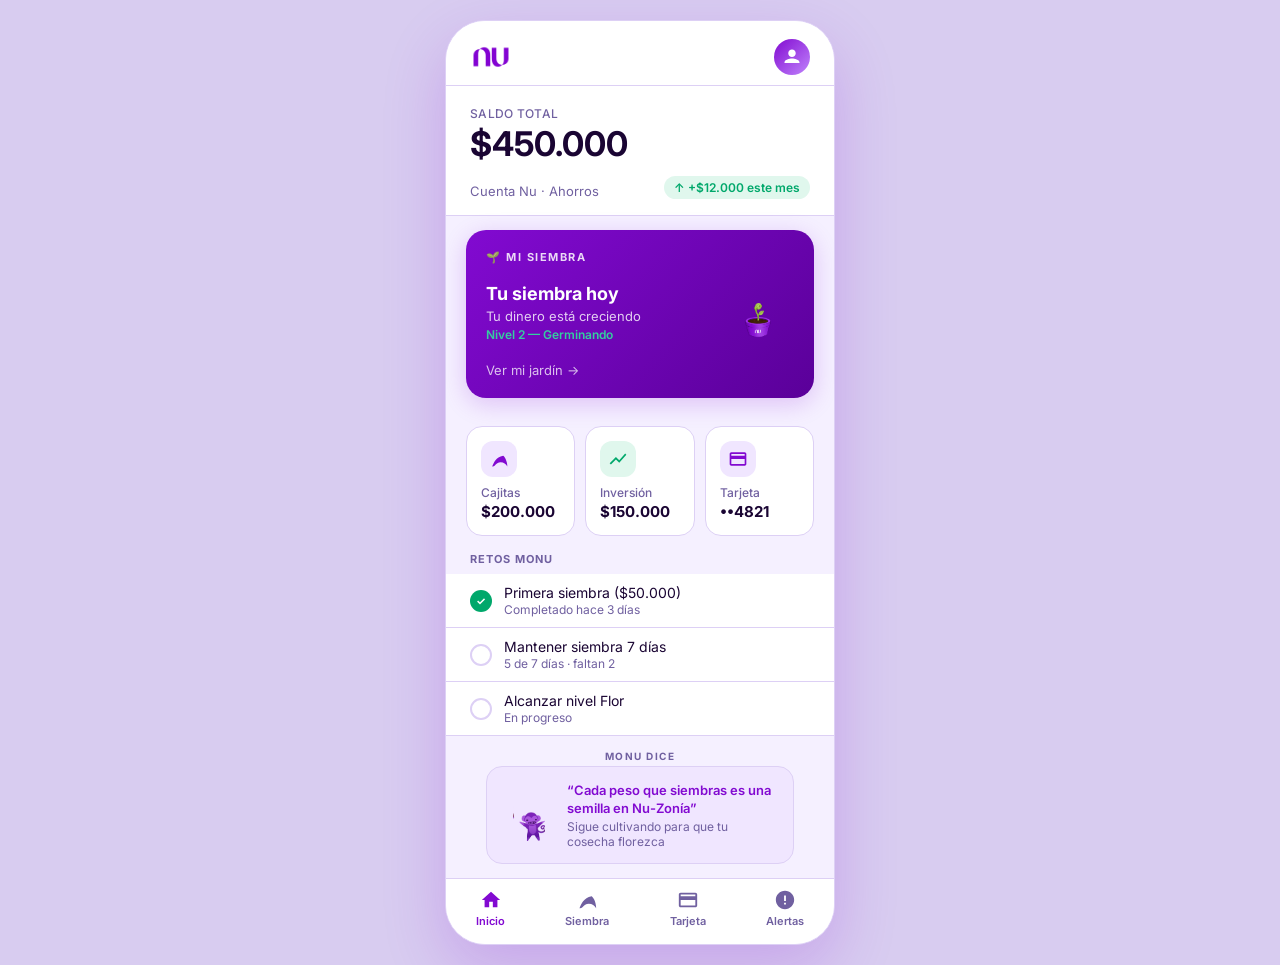
==== commit d55e40f5: "feat: narrativa Nu-Zonia - Monu, Consumidor, cosecha, microcopy" ====
--- a/index.html
+++ b/index.html
@@ -86,6 +86,17 @@
         <div class="reto-sub">En progreso</div>
       </div>
     </div>
+    <!-- Monu tip Home -->
+    <div style="padding:14px 20px 0">
+      <div class="nuzonia-tag">Monu dice</div>
+      <div class="monu-tip">
+        <img class="monu-tip-img" src="assets/monu_cultivador.png" alt="Monu">
+        <div>
+          <div class="monu-tip-text">“Cada peso que siembras es una semilla en Nu-Zonía”</div>
+          <div class="monu-tip-sub">Sigue cultivando para que tu cosecha florezca</div>
+        </div>
+      </div>
+    </div>
   </div>
 
   <!-- SCREEN 2: MI SIEMBRA -->
@@ -126,6 +137,19 @@
       <div class="reto-check pending"></div>
       <div><div class="reto-text">Mantener siembra 7 días</div><div class="reto-sub">5/7 días</div></div>
     </div>
+    <!-- Flor dinero badge -->
+    <div class="narrative-badge">
+      <img class="narrative-badge-img" src="assets/flor_dinero.png" alt="flor">
+      <div class="narrative-badge-text">“Tu cosecha crece cada día que eliges ser Cultivador. ¡Protégela!”</div>
+    </div>
+    <!-- Monu tip Siembra -->
+    <div class="monu-tip" style="margin-top:4px">
+      <img class="monu-tip-img" src="assets/monu_cultivador.png" alt="Monu">
+      <div>
+        <div class="monu-tip-text">Tip de Monu</div>
+        <div class="monu-tip-sub">Sembrar más de $50.000 activa el reto especial de Nu-Zonía</div>
+      </div>
+    </div>
   </div>
 
   <!-- SCREEN 3: SEMBRAR -->
@@ -161,6 +185,8 @@
       <img class="feedback-img" id="feedback-img" src="flores/planta.png" alt="creció">
       <div class="feedback-title">¡Tu siembra creció!</div>
       <div class="feedback-sub" id="feedback-sub">Estás más cerca de tu primera flor</div>
+      <!-- Monu celebra -->
+      <img src="assets/monu_cultivador.png" alt="Monu feliz" style="width:70px;height:70px;object-fit:contain;margin-bottom:8px;">
       <button class="btn-primary" onclick="goTo('s-siembra')">Ver mi jardín</button>
     </div>
   </div>
@@ -234,9 +260,14 @@
       Mi Siembra
     </button>
     <div class="inactivity-screen">
-      <img class="warn-img" src="flores/marchita.png" alt="marchita">
+      <!-- Consumidor aparece -->
+      <div class="consumidor-warn">
+        <img class="consumidor-img" src="assets/monu_consumidor.png" alt="Consumidor">
+        <div class="consumidor-label">⚠️ El Consumidor está cerca</div>
+      </div>
+      <img class="warn-img" src="flores/marchita.png" alt="marchita" style="width:130px;height:130px;margin-top:8px;">
       <div class="warn-title">Tu dinero está quieto…</div>
-      <div class="warn-sub">Muévelo para proteger tu cosecha antes de que se marchite del todo</div>
+      <div class="warn-sub">El Consumidor acecha cuando no actúas.<br>Mueve tu dinero para proteger tu cosecha.</div>
       <button class="btn-primary" onclick="goTo('s-sembrar')">Sembrar ahora</button>
     </div>
   </div>
@@ -244,9 +275,11 @@
   <!-- LOGRO MODAL -->
   <div class="modal-overlay" id="modal-logro">
     <div class="modal-box">
-      <img class="modal-badge" src="flores/flor.png" alt="logro">
+      <div class="nuzonia-tag">Nu-Zonía · Logro desbloqueado</div>
+      <img class="logro-cosecha" src="assets/cosecha.png" alt="cosecha">
+      <img class="modal-badge" src="flores/flor.png" alt="logro" style="width:70px;height:70px;">
       <div class="modal-title">¡Primera Flor Desbloqueada!</div>
-      <div class="modal-sub">Convertiste el miedo en acción 🌸</div>
+      <div class="modal-sub">Convertiste el miedo en acción. Tu cosecha en Nu-Zonía está floreciendo 🌸</div>
       <div class="modal-actions">
         <button class="btn-secondary" style="flex:1;padding:12px;font-size:14px;" onclick="closeLogro()">Compartir</button>
         <button class="btn-primary" style="flex:1;padding:12px;font-size:14px;" onclick="closeLogro()">Seguir</button>
--- a/style.css
+++ b/style.css
@@ -159,6 +159,20 @@
 .card-action:hover{border-color:var(--purple);color:var(--purple);background:var(--purple-lt);}
 .card-action svg{margin:0 auto 6px;display:block;}
 
+/* === NARRATIVA NU-ZONÍA === */
+.monu-tip{display:flex;align-items:center;gap:12px;background:var(--purple-lt);border:1px solid #DDD0F5;border-radius:16px;padding:14px 16px;margin:0 20px 14px;}
+.monu-tip-img{width:52px;height:52px;object-fit:contain;flex-shrink:0;}
+.monu-tip-text{font-size:13px;color:var(--purple);font-weight:600;line-height:1.4;}
+.monu-tip-sub{font-size:12px;color:var(--text2);margin-top:2px;font-weight:400;}
+.consumidor-warn{display:flex;flex-direction:column;align-items:center;padding:0 24px;}
+.consumidor-img{width:130px;height:130px;object-fit:contain;opacity:0.85;}
+.consumidor-label{font-size:11px;font-weight:700;letter-spacing:1px;color:#B85A00;text-transform:uppercase;margin-top:4px;}
+.narrative-badge{display:flex;align-items:center;gap:10px;background:#FFF8EC;border:1px solid #F0D080;border-radius:14px;padding:12px 16px;margin:8px 20px;}
+.narrative-badge-img{width:44px;height:44px;object-fit:contain;flex-shrink:0;}
+.narrative-badge-text{font-size:12px;color:#7A5800;font-weight:600;line-height:1.4;}
+.logro-cosecha{width:90px;height:90px;object-fit:contain;margin:0 auto 8px;display:block;}
+.nuzonia-tag{font-size:10px;font-weight:700;letter-spacing:1.5px;color:var(--text2);text-transform:uppercase;text-align:center;margin-bottom:4px;}
+
 /* Nav */
 .nav-bar{display:flex;justify-content:space-around;padding:10px 0 16px;border-top:1px solid var(--border);background:var(--surface);}
 .nav-item{display:flex;flex-direction:column;align-items:center;gap:3px;font-size:11px;color:var(--text2);cursor:pointer;padding:0 8px;transition:color 0.2s;font-weight:600;}
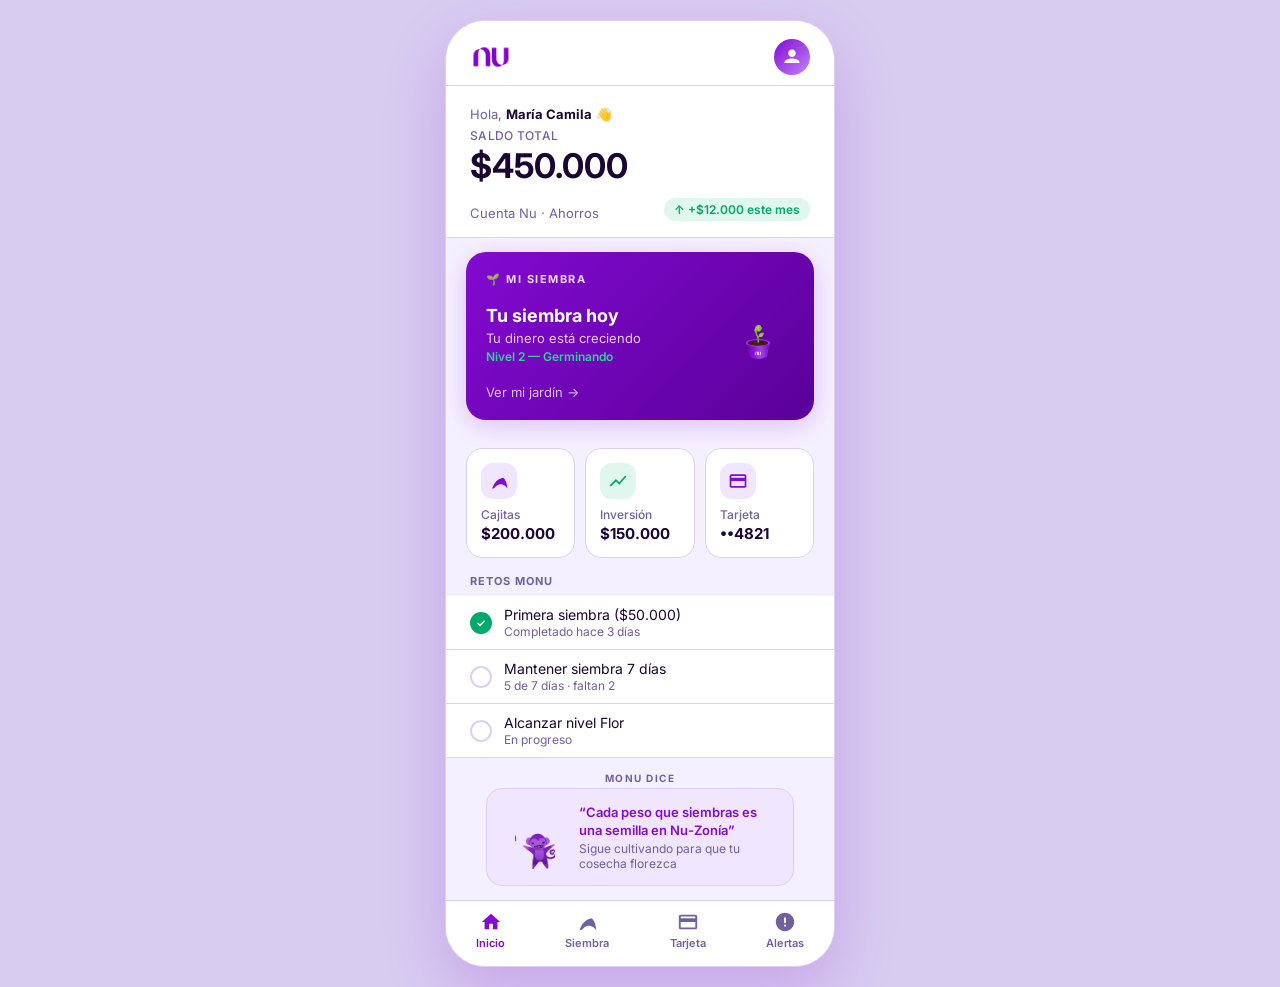
==== commit b45529a7: "polish: saludo home, feedback btn ancho, Monu mas grande, cosecha 100px" ====
--- a/index.html
+++ b/index.html
@@ -19,6 +19,9 @@
   <!-- SCREEN 1: HOME -->
   <div class="screen active" id="s-home">
     <div class="balance-section">
+      <div style="display:flex;align-items:center;gap:8px;margin-bottom:6px;">
+        <span style="font-size:13px;color:var(--text2);">Hola, <strong style="color:var(--text1);">María Camila</strong> 👋</span>
+      </div>
       <div class="balance-label">SALDO TOTAL</div>
       <div class="balance-amount">$450.000</div>
       <div class="balance-row">
@@ -186,7 +189,7 @@
       <div class="feedback-title">¡Tu siembra creció!</div>
       <div class="feedback-sub" id="feedback-sub">Estás más cerca de tu primera flor</div>
       <!-- Monu celebra -->
-      <img src="assets/monu_cultivador.png" alt="Monu feliz" style="width:70px;height:70px;object-fit:contain;margin-bottom:8px;">
+      <img src="assets/monu_cultivador.png" alt="Monu feliz" style="width:90px;height:90px;object-fit:contain;margin-bottom:12px;">
       <button class="btn-primary" onclick="goTo('s-siembra')">Ver mi jardín</button>
     </div>
   </div>
@@ -194,6 +197,7 @@
   <!-- SCREEN 5: TARJETA -->
   <div class="screen" id="s-tarjeta">
     <div style="padding:12px 24px 4px;font-size:20px;font-weight:700;color:var(--text1);">Mi Tarjeta</div>
+    <div class="card-screen-x" style="display:none"></div>
     <div class="card-screen">
       <div class="card-flip-wrap">
         <div class="card-hint">Toca la tarjeta para voltearla</div>
@@ -281,9 +285,39 @@
       <div class="modal-title">¡Primera Flor Desbloqueada!</div>
       <div class="modal-sub">Convertiste el miedo en acción. Tu cosecha en Nu-Zonía está floreciendo 🌸</div>
       <div class="modal-actions">
-        <button class="btn-secondary" style="flex:1;padding:12px;font-size:14px;" onclick="closeLogro()">Compartir</button>
+        <button class="btn-secondary" style="flex:1;padding:12px;font-size:14px;" onclick="openShare('\u00a1Primera Flor Desbloqueada!','Convertiste el miedo en acci\u00f3n en Nu-Zon\u00eda')">Compartir</button>
         <button class="btn-primary" style="flex:1;padding:12px;font-size:14px;" onclick="closeLogro()">Seguir</button>
       </div>
+    </div>
+  </div>
+
+  <!-- SHARE OVERLAY -->
+  <div class="share-overlay" id="share-overlay" onclick="closeShare(event)">
+    <div class="share-sheet" onclick="event.stopPropagation()">
+      <div class="share-handle"></div>
+      <div class="share-card-preview">
+        <img class="share-card-monu" src="assets/monu_cultivador.png" alt="Monu">
+        <div class="share-card-text">
+          <div class="share-card-title" id="share-title">¡Primera Flor Desbloqueada!</div>
+          <div class="share-card-sub" id="share-sub">Convertiste el miedo en acción en Nu-Zonía</div>
+          <div class="share-card-tag">Nu-Zonía · Cultivador</div>
+        </div>
+      </div>
+      <div class="share-options">
+        <div class="share-opt">
+          <svg width="20" height="20" viewBox="0 0 24 24" fill="#25D366"><path d="M17.472 14.382c-.297-.149-1.758-.867-2.03-.967-.273-.099-.471-.148-.67.15-.197.297-.767.966-.94 1.164-.173.199-.347.223-.644.075-.297-.15-1.255-.463-2.39-1.475-.883-.788-1.48-1.761-1.653-2.059-.173-.297-.018-.458.13-.606.134-.133.298-.347.446-.52.149-.174.198-.298.298-.497.099-.198.05-.371-.025-.52-.075-.149-.669-1.612-.916-2.207-.242-.579-.487-.5-.669-.51-.173-.008-.371-.01-.57-.01-.198 0-.52.074-.792.372-.272.297-1.04 1.016-1.04 2.479 0 1.462 1.065 2.875 1.213 3.074.149.198 2.096 3.2 5.077 4.487.709.306 1.262.489 1.694.625.712.227 1.36.195 1.871.118.571-.085 1.758-.719 2.006-1.413.248-.694.248-1.289.173-1.413-.074-.124-.272-.198-.57-.347z"/><path d="M12 0C5.373 0 0 5.373 0 12c0 2.123.555 4.116 1.528 5.843L0 24l6.335-1.652A11.954 11.954 0 0012 24c6.627 0 12-5.373 12-12S18.627 0 12 0zm0 22c-1.885 0-3.65-.51-5.17-1.401l-.371-.22-3.762.981.998-3.662-.242-.378A9.956 9.956 0 012 12C2 6.477 6.477 2 12 2s10 4.477 10 10-4.477 10-10 10z"/></svg>
+          WhatsApp
+        </div>
+        <div class="share-opt">
+          <svg width="20" height="20" viewBox="0 0 24 24" fill="#E4405F"><path d="M12 2.163c3.204 0 3.584.012 4.85.07 3.252.148 4.771 1.691 4.919 4.919.058 1.265.069 1.645.069 4.849 0 3.205-.012 3.584-.069 4.849-.149 3.225-1.664 4.771-4.919 4.919-1.266.058-1.644.07-4.85.07-3.204 0-3.584-.012-4.849-.07-3.26-.149-4.771-1.699-4.919-4.92-.058-1.265-.07-1.644-.07-4.849 0-3.204.013-3.583.07-4.849.149-3.227 1.664-4.771 4.919-4.919 1.266-.057 1.645-.069 4.849-.069zm0-2.163c-3.259 0-3.667.014-4.947.072-4.358.2-6.78 2.618-6.98 6.98-.059 1.281-.073 1.689-.073 4.948 0 3.259.014 3.668.072 4.948.2 4.358 2.618 6.78 6.98 6.98 1.281.058 1.689.072 4.948.072 3.259 0 3.668-.014 4.948-.072 4.354-.2 6.782-2.618 6.979-6.98.059-1.28.073-1.689.073-4.948 0-3.259-.014-3.667-.072-4.947-.196-4.354-2.617-6.78-6.979-6.98-1.281-.059-1.69-.073-4.949-.073zm0 5.838c-3.403 0-6.162 2.759-6.162 6.162s2.759 6.163 6.162 6.163 6.162-2.759 6.162-6.163c0-3.403-2.759-6.162-6.162-6.162zm0 10.162c-2.209 0-4-1.79-4-4 0-2.209 1.791-4 4-4s4 1.791 4 4c0 2.21-1.791 4-4 4zm6.406-11.845c-.796 0-1.441.645-1.441 1.44s.645 1.44 1.441 1.44c.795 0 1.439-.645 1.439-1.44s-.644-1.44-1.439-1.44z"/></svg>
+          Instagram
+        </div>
+        <div class="share-opt">
+          <svg width="20" height="20" viewBox="0 0 24 24" fill="#820AD1"><path d="M18 16.08c-.76 0-1.44.3-1.96.77L8.91 12.7c.05-.23.09-.46.09-.7s-.04-.47-.09-.7l7.05-4.11c.54.5 1.25.81 2.04.81 1.66 0 3-1.34 3-3s-1.34-3-3-3-3 1.34-3 3c0 .24.04.47.09.7L8.04 9.81C7.5 9.31 6.79 9 6 9c-1.66 0-3 1.34-3 3s1.34 3 3 3c.79 0 1.5-.31 2.04-.81l7.12 4.16c-.05.21-.08.43-.08.65 0 1.61 1.31 2.92 2.92 2.92 1.61 0 2.92-1.31 2.92-2.92s-1.31-2.92-2.92-2.92z"/></svg>
+          Compartir
+        </div>
+      </div>
+      <button class="btn-secondary" style="width:100%;padding:13px;" onclick="closeShare()">Cerrar</button>
     </div>
   </div>
 
--- a/style.css
+++ b/style.css
@@ -114,6 +114,7 @@
 
 /* Feedback */
 .feedback-screen{flex:1;display:flex;flex-direction:column;align-items:center;justify-content:center;padding:32px 24px;text-align:center;position:relative;background:radial-gradient(ellipse at center,var(--purple-lt) 0%,transparent 70%);}
+.feedback-screen .btn-primary{width:260px;max-width:90%;}
 .feedback-img{width:180px;height:180px;object-fit:contain;animation:growIn 0.7s cubic-bezier(.175,.885,.32,1.275);}
 @keyframes growIn{from{transform:scale(0);opacity:0}to{transform:scale(1);opacity:1}}
 .feedback-title{font-size:26px;font-weight:700;margin:16px 0 8px;color:var(--text1);}
@@ -161,17 +162,33 @@
 
 /* === NARRATIVA NU-ZONÍA === */
 .monu-tip{display:flex;align-items:center;gap:12px;background:var(--purple-lt);border:1px solid #DDD0F5;border-radius:16px;padding:14px 16px;margin:0 20px 14px;}
-.monu-tip-img{width:52px;height:52px;object-fit:contain;flex-shrink:0;}
+.monu-tip-img{width:64px;height:64px;object-fit:contain;flex-shrink:0;}
 .monu-tip-text{font-size:13px;color:var(--purple);font-weight:600;line-height:1.4;}
 .monu-tip-sub{font-size:12px;color:var(--text2);margin-top:2px;font-weight:400;}
 .consumidor-warn{display:flex;flex-direction:column;align-items:center;padding:0 24px;}
 .consumidor-img{width:130px;height:130px;object-fit:contain;opacity:0.85;}
 .consumidor-label{font-size:11px;font-weight:700;letter-spacing:1px;color:#B85A00;text-transform:uppercase;margin-top:4px;}
 .narrative-badge{display:flex;align-items:center;gap:10px;background:#FFF8EC;border:1px solid #F0D080;border-radius:14px;padding:12px 16px;margin:8px 20px;}
-.narrative-badge-img{width:44px;height:44px;object-fit:contain;flex-shrink:0;}
+.narrative-badge-img{width:56px;height:56px;object-fit:contain;flex-shrink:0;}
 .narrative-badge-text{font-size:12px;color:#7A5800;font-weight:600;line-height:1.4;}
-.logro-cosecha{width:90px;height:90px;object-fit:contain;margin:0 auto 8px;display:block;}
+.logro-cosecha{width:100px;height:100px;object-fit:contain;margin:0 auto 4px;display:block;}
 .nuzonia-tag{font-size:10px;font-weight:700;letter-spacing:1.5px;color:var(--text2);text-transform:uppercase;text-align:center;margin-bottom:4px;}
+/* Share sheet */
+.share-overlay{position:absolute;top:0;left:0;width:100%;height:100%;background:#1A053380;display:none;align-items:flex-end;justify-content:center;z-index:200;backdrop-filter:blur(4px);}
+.share-overlay.show{display:flex;}
+.share-sheet{background:var(--surface);border-radius:28px 28px 0 0;padding:20px 20px 28px;width:100%;animation:slideUp 0.3s ease;}
+@keyframes slideUp{from{transform:translateY(100%)}to{transform:translateY(0)}}
+.share-handle{width:40px;height:4px;background:var(--border);border-radius:4px;margin:0 auto 16px;}
+.share-card-preview{background:linear-gradient(135deg,#820AD1,#5A0099);border-radius:20px;padding:18px;display:flex;align-items:center;gap:14px;margin-bottom:16px;}
+.share-card-monu{width:58px;height:58px;object-fit:contain;flex-shrink:0;}
+.share-card-text{color:#fff;}
+.share-card-title{font-size:15px;font-weight:700;}
+.share-card-sub{font-size:12px;opacity:0.8;margin-top:3px;}
+.share-card-tag{font-size:10px;font-weight:700;letter-spacing:1px;opacity:0.65;text-transform:uppercase;margin-top:6px;}
+.share-options{display:grid;grid-template-columns:1fr 1fr 1fr;gap:8px;margin-bottom:14px;}
+.share-opt{background:var(--surface2);border-radius:14px;padding:12px 8px;text-align:center;cursor:pointer;font-size:11px;font-weight:600;color:var(--text1);transition:all 0.2s;border:1px solid var(--border);}
+.share-opt:hover{border-color:var(--purple);color:var(--purple);background:var(--purple-lt);}
+.share-opt svg{display:block;margin:0 auto 5px;}
 
 /* Nav */
 .nav-bar{display:flex;justify-content:space-around;padding:10px 0 16px;border-top:1px solid var(--border);background:var(--surface);}
